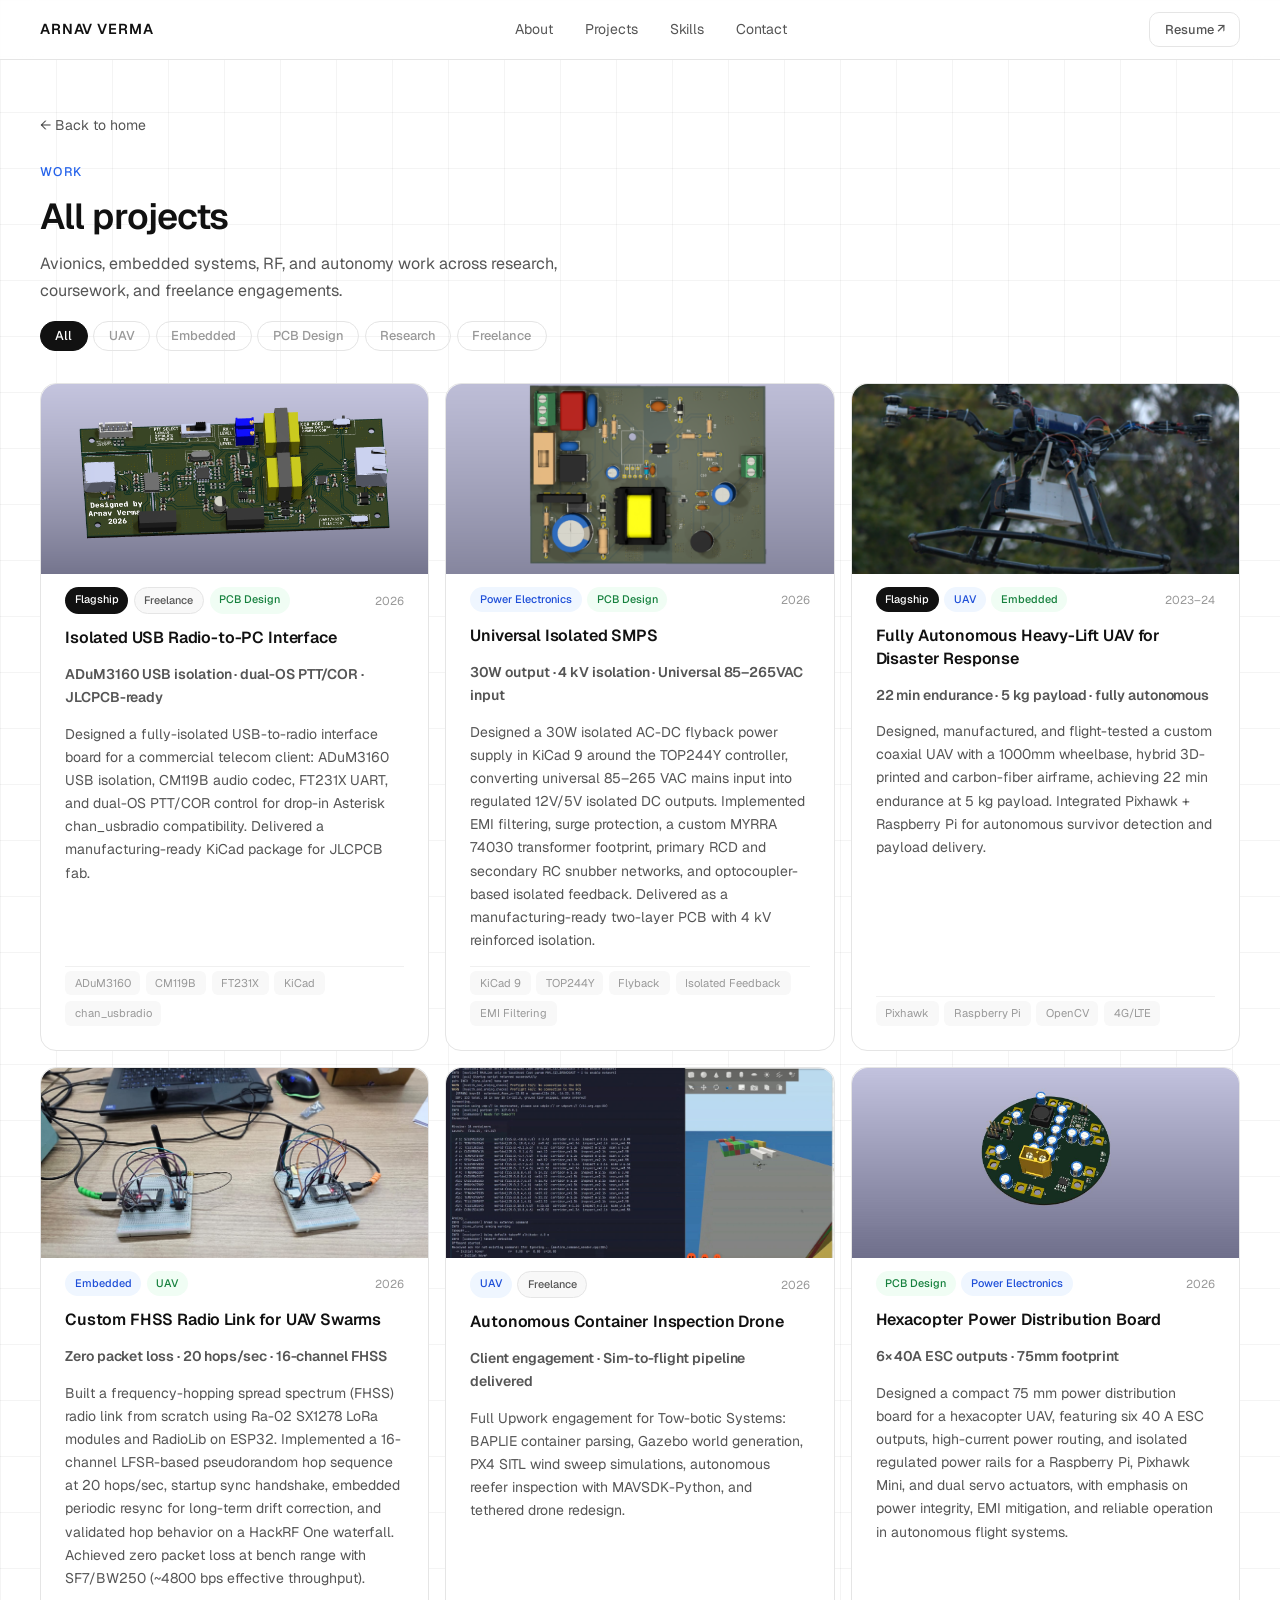
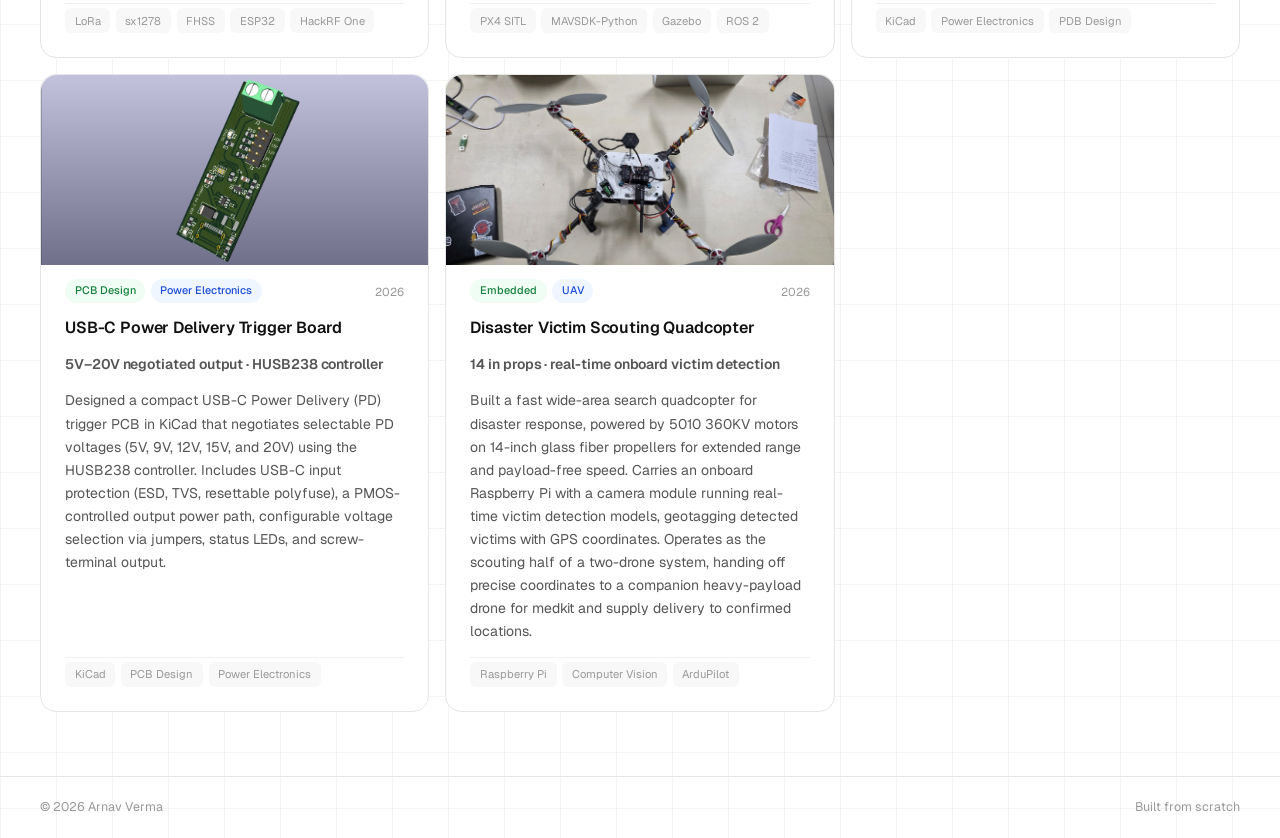
==== projects.html @ 847f484a "Add second flagship project and polish project card visuals Add the Isolated USB Radio-to-PC Interfa" ====
<!DOCTYPE html>
<html lang="en">
<head>
  <meta charset="UTF-8" />
  <meta name="viewport" content="width=device-width, initial-scale=1.0" />
  <title>All Projects — Arnav Verma</title>
  <meta name="description" content="All projects by Arnav Verma — avionics, embedded systems, and autonomous UAV engineering." />
  <link rel="stylesheet" href="style.css" />
  <link rel="preconnect" href="https://fonts.googleapis.com" />
  <link rel="preconnect" href="https://fonts.gstatic.com" crossorigin />
  <link href="https://fonts.googleapis.com/css2?family=Geist:wght@300;400;500;600&family=Geist+Mono:wght@400;500&display=swap" rel="stylesheet" />
</head>
<body>

  <!-- NAV -->
  <nav class="nav">
    <a href="index.html" class="nav-logo">ARNAV VERMA</a>
    <ul class="nav-links">
      <li><a href="index.html#about">About</a></li>
      <li><a href="projects.html">Projects</a></li>
      <li><a href="index.html#skills">Skills</a></li>
      <li><a href="index.html#contact">Contact</a></li>
    </ul>
    <div class="nav-right">
      <a href="resume.pdf" class="nav-resume" target="_blank">Resume ↗</a>
      <button class="nav-toggle" aria-label="Toggle menu" aria-expanded="false">
        <span></span><span></span><span></span>
      </button>
    </div>
  </nav>

  <!-- PAGE HEADER -->
  <header class="page-header" style="max-width: var(--container); margin: 0 auto; padding: 7rem clamp(1.25rem, 5vw, 2.5rem) 1rem;">
    <a href="index.html" class="back-link" style="display:inline-flex; align-items:center; gap:0.4rem; font-size:0.875rem; color: var(--text-secondary); text-decoration:none;">← Back to home</a>
    <p class="eyebrow" style="margin-top: 1.5rem;">Work</p>
    <h1 class="section-heading">All projects</h1>
    <p class="page-sub" style="color: var(--text-secondary); max-width: 560px; font-size: 1rem; line-height: 1.7;">
      Avionics, embedded systems, RF, and autonomy work across research, coursework, and freelance engagements.
    </p>
  </header>
  
  <!-- WORK -->
  <section class="section" style="padding-top: 0;">
    <div class="container">
      <div class="work-header">
        <div class="filter-bar">
          <button class="filter-btn active" data-filter="all">All</button>
          <button class="filter-btn" data-filter="uav">UAV</button>
          <button class="filter-btn" data-filter="embedded">Embedded</button>
           <button class="filter-btn" data-filter="pcb">PCB Design</button>
          <button class="filter-btn" data-filter="research">Research</button>
          <button class="filter-btn" data-filter="freelance">Freelance</button>
        </div>
      </div>

      <div class="projects-grid">


        <!-- Isolated USB Radio-to-PC Interface (freelance/client) -->
        <a class="project-card" href="projects/usb-radio-interface.html" data-tags="pcb freelance">
          <div class="card-thumb"><img src="assets/img/usb-radio-interface/pcb-render.png" alt="Isolated USB Radio-to-PC Interface board" loading="lazy" /></div>
          <div class="card-meta">
            <div class="card-badges">
              <span class="badge badge-accent">Flagship</span>
              <span class="badge badge-gray">Freelance</span>
              <span class="badge badge-green">PCB Design</span>
            </div>
            <span class="card-year">2026</span>
          </div>
          <h3>Isolated USB Radio-to-PC Interface</h3>
          <p class="card-result">ADuM3160 USB isolation · dual-OS PTT/COR · JLCPCB-ready</p>
          <p>
            Designed a fully-isolated USB-to-radio interface board for a commercial telecom client: ADuM3160 USB isolation, CM119B audio codec, FT231X UART, and dual-OS PTT/COR control for drop-in Asterisk chan_usbradio compatibility. Delivered a manufacturing-ready KiCad package for JLCPCB fab.
          </p>
          <div class="card-tech">
            <span>ADuM3160</span><span>CM119B</span><span>FT231X</span><span>KiCad</span><span>chan_usbradio</span>
          </div>
        </a>

        <!-- Universal Isolated SMPS -->
        <a class="project-card" href="projects/universal-smps.html" data-tags="power-electronics pcb">
          <div class="card-thumb"><img src="assets/img/universal-smps/pcb-top.png" alt="Universal Isolated SMPS" loading="lazy" /></div>
          <div class="card-meta">
            <div class="card-badges">
              <span class="badge badge-blue">Power Electronics</span>
              <span class="badge badge-green">PCB Design</span>
            </div>
            <span class="card-year">2026</span>
          </div>
          <h3>Universal Isolated SMPS</h3>
          <p class="card-result">30W output · 4 kV isolation · Universal 85–265VAC input</p>
          <p>
            Designed a 30W isolated AC-DC flyback power supply in KiCad 9 around the TOP244Y controller,
            converting universal 85–265 VAC mains input into regulated 12V/5V isolated DC outputs.
            Implemented EMI filtering, surge protection, a custom MYRRA 74030 transformer footprint,
            primary RCD and secondary RC snubber networks, and optocoupler-based isolated feedback.
            Delivered as a manufacturing-ready two-layer PCB with 4 kV reinforced isolation.
          </p>
          <div class="card-tech">
            <span>KiCad 9</span><span>TOP244Y</span><span>Flyback</span><span>Isolated Feedback</span><span>EMI Filtering</span>
          </div>
        </a>
        
        <!-- Disaster Managemnet Drone -->
       <a class="project-card" href="projects/disaster-response-uav.html" data-tags="uav embedded">
          <div class="card-thumb"><img src="assets/img/disaster-response-uav/cover.png" alt="Fully Autonomous Heavy-Lift UAV for Disaster Response" loading="lazy" /></div>
          <div class="card-meta">
            <div class="card-badges">
              <span class="badge badge-accent">Flagship</span>
              <span class="badge badge-blue">UAV</span>
              <span class="badge badge-green">Embedded</span>
            </div>
            <span class="card-year">2023–24</span>
          </div>
          <h3>Fully Autonomous Heavy-Lift UAV for Disaster Response</h3>
          <p class="card-result">22 min endurance · 5 kg payload · fully autonomous</p>
          <p>
            Designed, manufactured, and flight-tested a custom coaxial UAV with a 1000mm wheelbase, hybrid 3D-printed and carbon-fiber airframe, achieving 22 min endurance at 5 kg payload. Integrated Pixhawk + Raspberry Pi for autonomous survivor detection and payload delivery.
          </p>
          <div class="card-tech">
            <span>Pixhawk</span><span>Raspberry Pi</span><span>OpenCV</span><span>4G/LTE</span>
          </div>
        </a>
            <!-- FHSS Radio -->
        <a class="project-card" href="projects/fhss-radio.html" data-tags="embedded uav">
          <div class="card-thumb"><img src="assets/img/fhss-radio/cover.jpeg" alt="Custom FHSS Radio Link for UAV Swarms" loading="lazy" /></div>
          <div class="card-meta">
            <div class="card-badges">
              <span class="badge badge-blue">Embedded</span>
              <span class="badge badge-green">UAV</span>
            </div>
            <span class="card-year">2026</span>
          </div>
          <h3>Custom FHSS Radio Link for UAV Swarms</h3>
          <p class="card-result">Zero packet loss · 20 hops/sec · 16-channel FHSS</p>
          <p>
            Built a frequency-hopping spread spectrum (FHSS) radio link from scratch using Ra-02 SX1278 LoRa modules and RadioLib on ESP32.
            Implemented a 16-channel LFSR-based pseudorandom hop sequence at 20 hops/sec, startup sync handshake, embedded periodic resync for long-term drift correction,
            and validated hop behavior on a HackRF One waterfall.
            Achieved zero packet loss at bench range with SF7/BW250 (~4800 bps effective throughput).
          </p>
          <div class="card-tech">
            <span>LoRa</span><span>sx1278</span><span>FHSS</span><span>ESP32</span><span>HackRF One</span>
          </div>
        </a>
            <!-- Container Inspection-->
        <a class="project-card" href="projects/container-inspection.html" data-tags="freelance uav">
          <div class="card-thumb"><img src="assets/img/container-inspection/cover.jpeg" alt="Autonomous Container Inspection Drone" loading="lazy" /></div>
          <div class="card-meta">
            <div class="card-badges">
              <span class="badge badge-blue">UAV</span>
              <span class="badge badge-gray">Freelance</span>
            </div>
            <span class="card-year">2026</span>
          </div>
          <h3>Autonomous Container Inspection Drone</h3>
          <p class="card-result">Client engagement · Sim-to-flight pipeline delivered</p>
          <p>
            Full Upwork engagement for Tow-botic Systems: BAPLIE container parsing, Gazebo world
            generation, PX4 SITL wind sweep simulations, autonomous reefer inspection with
            MAVSDK-Python, and tethered drone redesign.
          </p>
          <div class="card-tech">
            <span>PX4 SITL</span><span>MAVSDK-Python</span><span>Gazebo</span><span>ROS 2</span>
          </div>
        </a>

        <!-- Hexacopter PDB-->
        <a class="project-card" href="projects/hexacopter-pdb.html" data-tags="pcb power-electronics">
          <div class="card-thumb"><img src="assets/img/hexacopter-pdb/cover.jpg" alt="Hexacopter Power Distribution Board" loading="lazy" /></div>
          <div class="card-meta">
            <div class="card-badges">
              <span class="badge badge-green">PCB Design</span>
              <span class="badge badge-blue">Power Electronics</span>
            </div>
            <span class="card-year">2026</span>
          </div>
          <h3>Hexacopter Power Distribution Board</h3>
          <p class="card-result">6× 40A ESC outputs · 75mm footprint</p>
          <p>
            Designed a compact 75 mm power distribution board for a hexacopter UAV, featuring six 40 A ESC outputs, high-current power routing, and isolated regulated power rails for a Raspberry Pi, Pixhawk Mini, and dual servo actuators, with emphasis on power integrity, EMI mitigation, and reliable operation in autonomous flight systems.
          </p>
          <div class="card-tech">
            <span>KiCad</span><span>Power Electronics</span><span>PDB Design</span>
          </div>
        </a>

        <!-- USB-C PD Trigger Board -->
        <a class="project-card" href="projects/usb-pd-trigger.html" data-tags="pcb power-electronics">
          <div class="card-thumb"><img src="assets/img/usb-pd-trigger/pcb-render.png" alt="USB-C Power Delivery Trigger Board" loading="lazy" /></div>
          <div class="card-meta">
            <div class="card-badges">
              <span class="badge badge-green">PCB Design</span>
              <span class="badge badge-blue">Power Electronics</span>
            </div>
            <span class="card-year">2026</span>
          </div>
          <h3>USB-C Power Delivery Trigger Board</h3>
          <p class="card-result">5V–20V negotiated output · HUSB238 controller</p>
          <p>
            Designed a compact USB-C Power Delivery (PD) trigger PCB in KiCad that negotiates selectable PD voltages (5V, 9V, 12V, 15V, and 20V) using the HUSB238 controller. Includes USB-C input protection (ESD, TVS, resettable polyfuse), a PMOS-controlled output power path, configurable voltage selection via jumpers, status LEDs, and screw-terminal output.
          </p>
          <div class="card-tech">
            <span>KiCad</span><span>PCB Design</span><span>Power Electronics</span>
          </div>
        </a>

       <!-- Scout Drone-->
        <a class="project-card" href="projects/disaster-scout-quadcopter.html" data-tags="uav embedded">
          <div class="card-thumb"><img src="assets/img/disaster-scout-quadcopter/cover.jpeg" alt="Disaster Victim Scouting Quadcopter" loading="lazy" /></div>
          <div class="card-meta">
             <div class="card-badges">
              <span class="badge badge-green">Embedded</span>
              <span class="badge badge-blue">UAV</span>
            </div>
            <span class="card-year">2026</span>
          </div>
          <h3>Disaster Victim Scouting Quadcopter</h3>
          <p class="card-result">14 in props · real-time onboard victim detection</p>
          <p>
            Built a fast wide-area search quadcopter for disaster response, powered by 5010 360KV motors on 14-inch glass fiber propellers for extended range and payload-free speed. Carries an onboard Raspberry Pi with a camera module running real-time victim detection models, geotagging detected victims with GPS coordinates. Operates as the scouting half of a two-drone system, handing off precise coordinates to a companion heavy-payload drone for medkit and supply delivery to confirmed locations.
          </p>
          <div class="card-tech">
            <span>Raspberry Pi</span><span>Computer Vision</span><span>ArduPilot</span>
          </div>
        </a>
        
      </div>
    </div>
  </section>

  

  <footer class="footer">
    <span>© 2026 Arnav Verma </span>
    <span>Built from scratch</span>
  </footer>

  <script src="main.js"></script>
</body>
</html>
---- style.css ----
/* ================================================================
   PORTFOLIO — Arnav Vashistha
   Edit :root tokens to restyle the whole site.
================================================================ */

:root {
  --bg:           #ffffff;
  --bg-tinted:    #f8f8f8;
  --surface:      #ffffff;
  --border:       #e5e5e5;
  --border-light: #f0f0f0;
  --text:         #111111;
  --text-secondary: #555555;
  --text-muted:   #999999;
  --accent:       #2563eb;       /* ← one line to recolor everything */
  --accent-light: #eff6ff;

  --font-sans:    'Geist', -apple-system, sans-serif;
  --font-mono:    'Geist Mono', monospace;

  --radius-sm:    6px;
  --radius-md:    10px;
  --radius-lg:    16px;
  --radius-pill:  100px;

  --container:    1280px;
  --gap:          clamp(2.5rem, 5vw, 4rem);
  --ease:         cubic-bezier(0.16, 1, 0.3, 1);
}

/* ── RESET ─────────────────────────────────────────────────── */
*, *::before, *::after { box-sizing: border-box; margin: 0; padding: 0; }
html { scroll-behavior: smooth; }
body {
  font-family: var(--font-sans);
  background: var(--bg);
  background-image:
    linear-gradient(to right, rgba(0,0,0,0.045) 1px, transparent 1px),
    linear-gradient(to bottom, rgba(0,0,0,0.045) 1px, transparent 1px);
  background-size: 56px 56px;
  color: var(--text);
  line-height: 1.65;
  -webkit-font-smoothing: antialiased;
}
ul { list-style: none; }
a { color: inherit; text-decoration: none; }
button { cursor: pointer; border: none; background: none; font-family: inherit; }

/* ── UTILITY ───────────────────────────────────────────────── */
.container {
  max-width: var(--container);
  margin: 0 auto;
  padding: 0 clamp(1.25rem, 5vw, 2.5rem);
}
.eyebrow {
  font-size: 0.78rem;
  font-weight: 500;
  letter-spacing: 0.12em;
  text-transform: uppercase;
  color: var(--accent);
  margin-bottom: 0.75rem;
}

/* ── NAV ───────────────────────────────────────────────────── */
.nav {
  position: fixed;
  inset: 0 0 auto 0;
  z-index: 100;
  display: flex;
  align-items: center;
  justify-content: space-between;
  padding: 0 clamp(1.25rem, 5vw, 2.5rem);
  height: 60px;
  background: rgba(255,255,255,0.85);
  backdrop-filter: blur(16px);
  -webkit-backdrop-filter: blur(16px);
  border-bottom: 1px solid var(--border);
}
.nav-logo {
  font-weight: 600;
  font-size: 0.9rem;
  letter-spacing: 0.06em;
  color: var(--text);
}
.nav-links {
  display: flex;
  gap: 2rem;
}
.nav-links a {
  font-size: 0.875rem;
  color: var(--text-secondary);
  font-weight: 400;
  transition: color 0.15s;
}
.nav-links a:hover { color: var(--text); }
.nav-resume {
  font-size: 0.8rem;
  font-weight: 500;
  color: var(--text-secondary);
  padding: 0.4rem 0.9rem;
  border: 1px solid var(--border);
  border-radius: var(--radius-md);
  transition: border-color 0.15s, color 0.15s;
}
.nav-resume:hover { border-color: var(--text-muted); color: var(--text); }
.nav-right {
  display: flex;
  align-items: center;
  gap: 0.75rem;
}
.nav-toggle {
  display: none;
  flex-direction: column;
  justify-content: center;
  gap: 5px;
  width: 32px;
  height: 32px;
}
.nav-toggle span {
  display: block;
  width: 20px;
  height: 2px;
  background: var(--text);
  transition: transform 0.2s var(--ease), opacity 0.2s;
}
.nav-toggle.open span:nth-child(1) { transform: translateY(7px) rotate(45deg); }
.nav-toggle.open span:nth-child(2) { opacity: 0; }
.nav-toggle.open span:nth-child(3) { transform: translateY(-7px) rotate(-45deg); }

/* ── HERO ──────────────────────────────────────────────────── */
.hero {
  min-height: min(82svh, 820px);
  display: flex;
  flex-direction: column;
  justify-content: center;
  align-items: flex-start;
  padding: 7rem clamp(1.25rem, 5vw, 2.5rem) 3rem;
  max-width: var(--container);
  margin: 0 auto;
}

.hero-pill {
  display: inline-flex;
  align-items: center;
  gap: 0.5rem;
  font-size: 0.8rem;
  font-weight: 500;
  color: var(--accent);
  background: var(--accent-light);
  border: 1px solid #bfdbfe;
  padding: 0.3rem 0.85rem;
  border-radius: var(--radius-pill);
  margin-bottom: 2rem;
  opacity: 0;
  animation: fadeUp 0.5s var(--ease) 0.05s forwards;
}
.hero-pill::before {
  content: '';
  width: 6px; height: 6px;
  border-radius: 50%;
  background: var(--accent);
  animation: pulse 2s ease infinite;
}

.hero-heading {
  font-size: clamp(2.5rem, 7vw, 5.5rem);
  font-weight: 600;
  line-height: 1.08;
  letter-spacing: -0.03em;
  margin-bottom: 1.5rem;
  max-width: 760px;
  opacity: 0;
  animation: fadeUp 0.6s var(--ease) 0.15s forwards;
}
.hero-heading-muted { color: var(--text-secondary); }

.hero-sub {
  font-size: clamp(1rem, 2.2vw, 1.15rem);
  color: var(--text-secondary);
  max-width: 520px;
  line-height: 1.7;
  margin-bottom: 2rem;
  opacity: 0;
  animation: fadeUp 0.6s var(--ease) 0.25s forwards;
}

.hero-actions {
  display: flex;
  gap: 0.75rem;
  flex-wrap: wrap;
  margin-bottom: 2.75rem;
  opacity: 0;
  animation: fadeUp 0.6s var(--ease) 0.35s forwards;
}
.btn-primary {
  padding: 0.65rem 1.5rem;
  background: var(--text);
  color: var(--bg);
  font-size: 0.875rem;
  font-weight: 500;
  border-radius: var(--radius-md);
  transition: opacity 0.15s, transform 0.2s var(--ease);
}
.btn-primary:hover { opacity: 0.85; transform: translateY(-1px); }
.btn-secondary {
  padding: 0.65rem 1.5rem;
  background: transparent;
  color: var(--text-secondary);
  font-size: 0.875rem;
  font-weight: 400;
  border: 1px solid var(--border);
  border-radius: var(--radius-md);
  transition: border-color 0.15s, color 0.15s, transform 0.2s var(--ease);
}
.btn-secondary:hover { border-color: var(--text-muted); color: var(--text); transform: translateY(-1px); }

/* Hero stats row */
.hero-stats {
  display: flex;
  align-items: center;
  gap: 0;
  border: 1px solid var(--border);
  border-radius: var(--radius-lg);
  overflow: hidden;
  opacity: 0;
  animation: fadeUp 0.6s var(--ease) 0.45s forwards;
}
.stat {
  display: flex;
  flex-direction: column;
  gap: 0.15rem;
  padding: 0.9rem 1.5rem;
}
.stat-num {
  font-size: 1.1rem;
  font-weight: 600;
  letter-spacing: -0.02em;
  color: var(--text);
}
.stat-label {
  font-size: 0.72rem;
  color: var(--text-muted);
}
.stat-divider {
  width: 1px;
  height: 2.5rem;
  background: var(--border);
  flex-shrink: 0;
}

/* ── SECTIONS ──────────────────────────────────────────────── */
.section { padding: var(--gap) 0; }
.section-tinted { background: var(--bg-tinted); }

.section-heading {
  font-size: clamp(1.6rem, 3.5vw, 2.25rem);
  font-weight: 600;
  letter-spacing: -0.025em;
  line-height: 1.2;
  margin-bottom: 2.5rem;
}

/* ── ABOUT ─────────────────────────────────────────────────── */
.about-grid {
  display: grid;
  grid-template-columns: 340px 1fr;
  gap: clamp(2rem, 6vw, 5rem);
  align-items: start;
}
.about-body p {
  color: var(--text-secondary);
  margin-bottom: 1rem;
  font-size: 1.02rem;
}
.about-body strong { color: var(--text); font-weight: 500; }
.about-tags {
  display: flex;
  flex-wrap: wrap;
  gap: 0.5rem;
  margin-top: 1.5rem;
}
.about-tags span {
  font-size: 0.78rem;
  font-weight: 500;
  color: var(--text-secondary);
  background: var(--bg-tinted);
  border: 1px solid var(--border);
  padding: 0.3rem 0.75rem;
  border-radius: var(--radius-pill);
}

/* ── PAGE HEADER (used by projects.html) ──────────────────────── */
.page-header {
  max-width: var(--container);
  margin: 0 auto;
  padding: 7rem clamp(1.25rem, 5vw, 2.5rem) 1rem;
}
.page-header .section-heading { margin-bottom: 0.75rem; }
.page-sub {
  color: var(--text-secondary);
  max-width: 560px;
  font-size: 1rem;
  line-height: 1.7;
}
.back-link {
  display: inline-flex;
  align-items: center;
  gap: 0.4rem;
  font-size: 0.875rem;
  color: var(--text-secondary);
  transition: color 0.15s;
}
.back-link:hover { color: var(--text); }

/* ── FILTER ────────────────────────────────────────────────── */
.work-header {
  display: flex;
  align-items: center;
  justify-content: space-between;
  flex-wrap: wrap;
  gap: 1rem;
  margin-bottom: 2rem;
}
.work-header .section-heading { margin-bottom: 0; }
.filter-bar { display: flex; gap: 0.35rem; }
.filter-btn {
  font-size: 0.8rem;
  font-weight: 500;
  padding: 0.35rem 0.9rem;
  border: 1px solid var(--border);
  border-radius: var(--radius-pill);
  color: var(--text-muted);
  transition: all 0.15s;
}
.filter-btn:hover { color: var(--text); border-color: var(--text-muted); }
.filter-btn.active {
  background: var(--text);
  color: var(--bg);
  border-color: var(--text);
}

/* ── PROJECT CARDS ─────────────────────────────────────────── */
.projects-grid {
  display: grid;
  grid-template-columns: repeat(auto-fill, minmax(310px, 1fr));
  gap: 1rem;
}
.project-card {
  background: var(--surface);
  border: 1px solid var(--border);
  border-radius: var(--radius-lg);
  padding: 1.5rem;
  display: flex;
  flex-direction: column;
  gap: 0.85rem;
  transition: border-color 0.2s, box-shadow 0.2s, transform 0.2s var(--ease);
}
.project-card:hover {
  border-color: #d0d0d0;
  box-shadow: 0 4px 24px rgba(0,0,0,0.07);
  transform: translateY(-2px);
}

.card-thumb {
  position: relative;
  width: calc(100% + 3rem);
  margin: -1.5rem -1.5rem 0;
  height: 190px;
  overflow: hidden;
  border-radius: var(--radius-lg) var(--radius-lg) 0 0;
  background: var(--bg-tinted);
}
.card-thumb img {
  width: 100%;
  height: 100%;
  object-fit: cover;
  display: block;
  transition: transform 0.4s var(--ease);
}
.project-card:hover .card-thumb img { transform: scale(1.06); }

/* Hover affordance — quiet "view project" cue, no markup needed */
.card-thumb::after {
  content: '↗';
  position: absolute;
  top: 0.7rem;
  right: 0.7rem;
  width: 30px;
  height: 30px;
  display: flex;
  align-items: center;
  justify-content: center;
  border-radius: 50%;
  background: rgba(255,255,255,0.92);
  color: var(--text);
  font-size: 0.85rem;
  opacity: 0;
  transform: translateY(-4px);
  transition: opacity 0.2s var(--ease), transform 0.2s var(--ease);
}
.project-card:hover .card-thumb::after { opacity: 1; transform: translateY(0); }

.project-card h3 { font-size: 1.05rem; }

/* ── Featured / flagship cards ─────────────────────────────────── */
.featured-row {
  display: grid;
  grid-template-columns: repeat(auto-fit, minmax(400px, 1fr));
  gap: 1rem;
  margin-bottom: 1rem;
}
.project-card--featured .card-thumb { height: 230px; }
.project-card--featured h3 { font-size: 1.2rem; }
.project-card--featured p { font-size: 0.92rem; }
.featured-stats {
  display: flex;
  align-items: center;
  gap: 0;
  border: 1px solid var(--border);
  border-radius: var(--radius-md);
  overflow: hidden;
  margin: 0.1rem 0;
  width: fit-content;
}
.featured-stats .stat { padding: 0.6rem 1rem; }
.featured-stats .stat-num { font-size: 0.88rem; }
.featured-stats .stat-label { font-size: 0.68rem; }
.featured-stats .stat-divider { height: 1.8rem; }

@media (max-width: 640px) {
  .featured-stats { flex-wrap: wrap; width: 100%; }
  .featured-stats .stat-divider { display: none; }
  .featured-stats .stat { border: 1px solid var(--border); border-radius: var(--radius-sm); }
}

.card-meta {
  display: flex;
  align-items: center;
  justify-content: space-between;
}
.card-badges { display: flex; gap: 0.35rem; }
.badge {
  font-size: 0.68rem;
  font-weight: 500;
  padding: 0.2rem 0.6rem;
  border-radius: var(--radius-pill);
}
.badge-blue   { background: #eff6ff; color: #1d4ed8; }
.badge-purple { background: #f5f3ff; color: #6d28d9; }
.badge-green  { background: #f0fdf4; color: #15803d; }
.badge-orange { background: #fff7ed; color: #c2410c; }
.badge-gray   { background: #f8f8f8; color: #555555; border: 1px solid var(--border); }
.badge-accent { background: var(--text); color: var(--bg); }

.card-result {
  font-size: 0.82rem;
  font-weight: 600;
  color: var(--accent);
  letter-spacing: -0.005em;
}

.card-year {
  font-size: 0.72rem;
  color: var(--text-muted);
}
.project-card h3 {
  font-size: 1rem;
  font-weight: 600;
  letter-spacing: -0.01em;
  line-height: 1.4;
  color: var(--text);
}
.project-card p {
  font-size: 0.875rem;
  color: var(--text-secondary);
  line-height: 1.65;
}
.card-tech {
  display: flex;
  flex-wrap: wrap;
  align-content: flex-start;
  gap: 0.35rem;
  padding-top: 0.25rem;
  margin-top: auto;
  border-top: 1px solid var(--border-light);
}
.card-tech span {
  font-size: 0.7rem;
  color: var(--text-muted);
  background: var(--bg-tinted);
  padding: 0.2rem 0.6rem;
  border-radius: var(--radius-sm);
}

/* ── SKILLS ────────────────────────────────────────────────── */
.skills-grid {
  display: grid;
  grid-template-columns: repeat(auto-fill, minmax(220px, 1fr));
  gap: 2.5rem;
}
.skill-group h4 {
  font-size: 0.8rem;
  font-weight: 600;
  letter-spacing: 0.06em;
  text-transform: uppercase;
  color: var(--text);
  margin-bottom: 1rem;
}
.skill-group li {
  font-size: 0.9rem;
  color: var(--text-secondary);
  padding: 0.45rem 0;
  border-bottom: 1px solid var(--border-light);
  transition: color 0.15s;
}
.skill-group li:hover { color: var(--text); }

/* ── CONTACT ───────────────────────────────────────────────── */
.contact-wrap {
  display: grid;
  grid-template-columns: 1fr 1fr;
  gap: clamp(2rem, 6vw, 5rem);
  align-items: start;
}
.contact-sub {
  font-size: 1rem;
  color: var(--text-secondary);
  line-height: 1.7;
}
.contact-right { display: flex; flex-direction: column; gap: 0.6rem; }
.contact-card {
  display: flex;
  align-items: center;
  gap: 1rem;
  background: var(--surface);
  border: 1px solid var(--border);
  border-radius: var(--radius-md);
  padding: 1rem 1.15rem;
  transition: border-color 0.15s, box-shadow 0.15s, transform 0.2s var(--ease);
}
.contact-card:hover {
  border-color: #d0d0d0;
  box-shadow: 0 2px 12px rgba(0,0,0,0.06);
  transform: translateY(-1px);
}
.contact-card-label {
  font-size: 0.72rem;
  font-weight: 500;
  text-transform: uppercase;
  letter-spacing: 0.08em;
  color: var(--text-muted);
  min-width: 64px;
}
.contact-card-val {
  font-size: 0.875rem;
  color: var(--text);
  flex: 1;
  min-width: 0;
  overflow-wrap: anywhere;
}
.contact-arrow {
  font-size: 0.9rem;
  color: var(--text-muted);
  transition: transform 0.15s, color 0.15s;
}
.contact-card:hover .contact-arrow { transform: translate(2px, -2px); color: var(--text); }

/* ── FOOTER ────────────────────────────────────────────────── */
.footer {
  display: flex;
  justify-content: space-between;
  padding: 1.25rem clamp(1.25rem, 5vw, 2.5rem);
  border-top: 1px solid var(--border);
  font-size: 0.78rem;
  color: var(--text-muted);
  flex-wrap: wrap;
  gap: 0.5rem;
}

/* ── ANIMATIONS ────────────────────────────────────────────── */
@keyframes fadeUp {
  from { opacity: 0; transform: translateY(16px); }
  to   { opacity: 1; transform: translateY(0); }
}
@keyframes pulse {
  0%, 100% { opacity: 1; }
  50% { opacity: 0.4; }
}

/* ── RESPONSIVE ────────────────────────────────────────────── */
@media (max-width: 768px) {
  .about-grid { grid-template-columns: 1fr; }
  .contact-wrap { grid-template-columns: 1fr; }
  .work-header { flex-direction: column; align-items: flex-start; }
  .hero-stats { flex-wrap: wrap; }
  .nav-toggle { display: flex; }
  .nav-links {
    display: flex;
    flex-direction: column;
    gap: 0;
    position: fixed;
    top: 60px;
    left: 0;
    right: 0;
    background: var(--bg);
    border-bottom: 1px solid var(--border);
    padding: 0.25rem clamp(1.25rem, 5vw, 2.5rem) 0.5rem;
    opacity: 0;
    transform: translateY(-8px);
    pointer-events: none;
    transition: opacity 0.2s var(--ease), transform 0.2s var(--ease);
  }
  .nav-links.open {
    opacity: 1;
    transform: translateY(0);
    pointer-events: auto;
  }
  .nav-links a {
    display: block;
    padding: 0.9rem 0;
    font-size: 0.95rem;
    border-bottom: 1px solid var(--border-light);
  }
  .stat-divider { display: none; }
  .stat { border: 1px solid var(--border); border-radius: var(--radius-md); }
}
@media (max-width: 480px) {
  .projects-grid { grid-template-columns: 1fr; }
  .filter-bar { flex-wrap: wrap; }
}
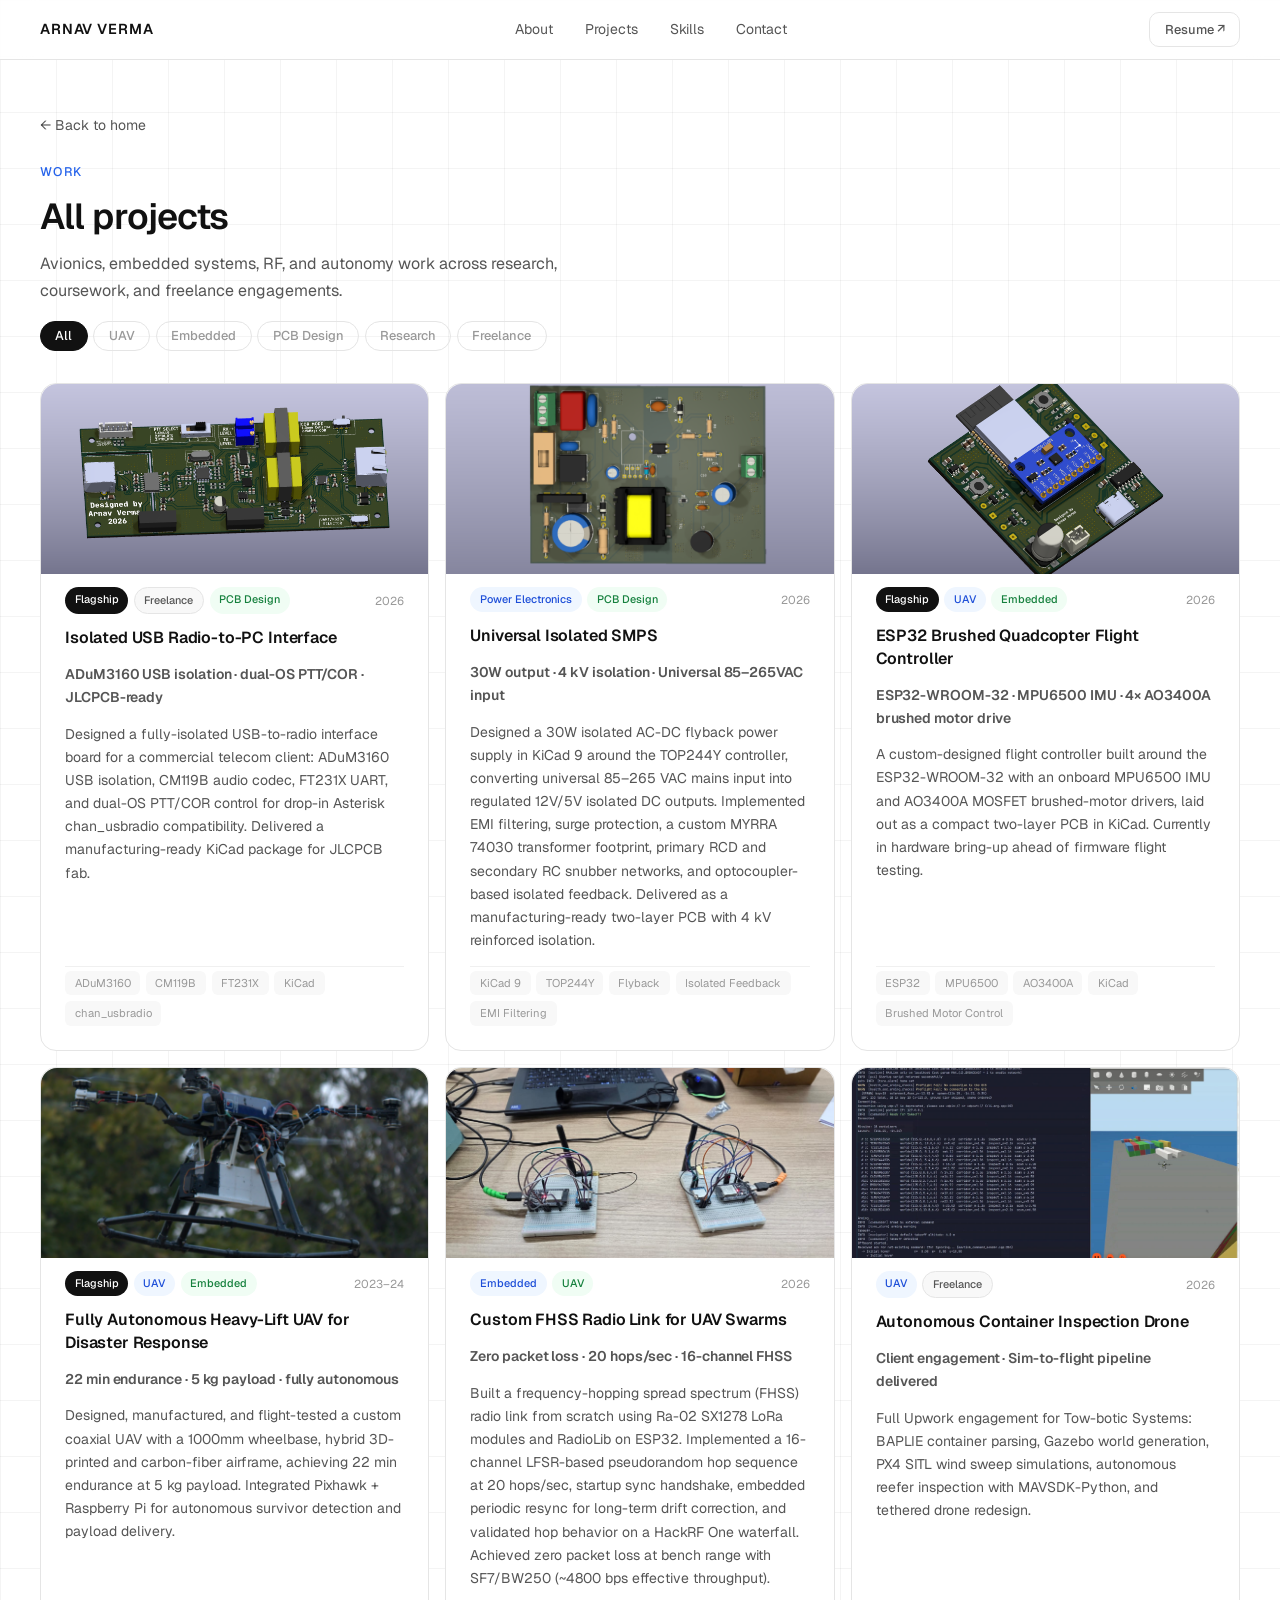
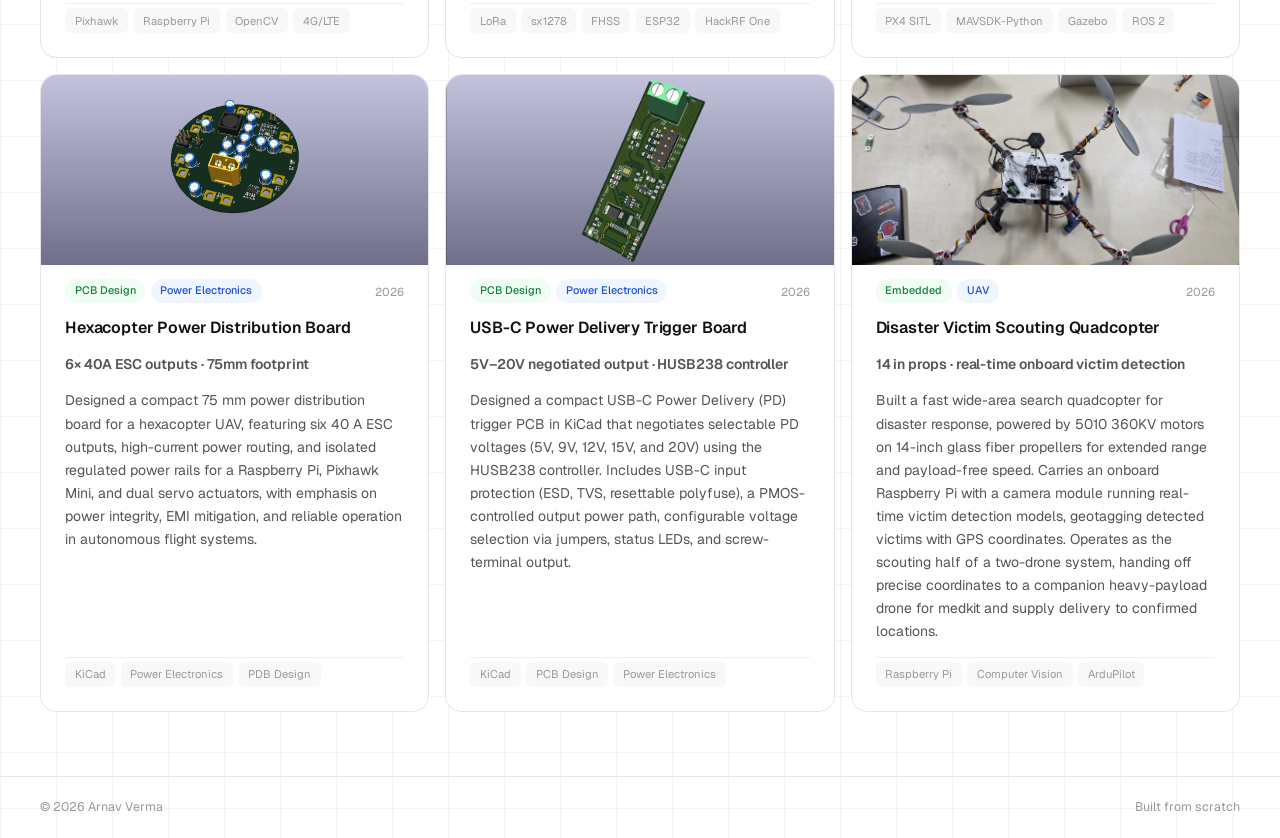
==== commit 24c92aa7: "Add ESP32 flight controller as a third flagship project Add the custom ESP32-WROOM-32 brushed quadco" ====
--- a/projects.html
+++ b/projects.html
@@ -100,7 +100,28 @@
             <span>KiCad 9</span><span>TOP244Y</span><span>Flyback</span><span>Isolated Feedback</span><span>EMI Filtering</span>
           </div>
         </a>
-        
+
+        <!-- ESP32 Brushed Quadcopter Flight Controller -->
+        <a class="project-card" href="projects/esp32-flight-controller.html" data-tags="uav embedded pcb">
+          <div class="card-thumb"><img src="assets/img/esp32-flight-controller/pcb-render.png" alt="ESP32 Brushed Quadcopter Flight Controller board" loading="lazy" /></div>
+          <div class="card-meta">
+            <div class="card-badges">
+              <span class="badge badge-accent">Flagship</span>
+              <span class="badge badge-blue">UAV</span>
+              <span class="badge badge-green">Embedded</span>
+            </div>
+            <span class="card-year">2026</span>
+          </div>
+          <h3>ESP32 Brushed Quadcopter Flight Controller</h3>
+          <p class="card-result">ESP32-WROOM-32 · MPU6500 IMU · 4× AO3400A brushed motor drive</p>
+          <p>
+            A custom-designed flight controller built around the ESP32-WROOM-32 with an onboard MPU6500 IMU and AO3400A MOSFET brushed-motor drivers, laid out as a compact two-layer PCB in KiCad. Currently in hardware bring-up ahead of firmware flight testing.
+          </p>
+          <div class="card-tech">
+            <span>ESP32</span><span>MPU6500</span><span>AO3400A</span><span>KiCad</span><span>Brushed Motor Control</span>
+          </div>
+        </a>
+
         <!-- Disaster Managemnet Drone -->
        <a class="project-card" href="projects/disaster-response-uav.html" data-tags="uav embedded">
           <div class="card-thumb"><img src="assets/img/disaster-response-uav/cover.png" alt="Fully Autonomous Heavy-Lift UAV for Disaster Response" loading="lazy" /></div>
--- a/style.css
+++ b/style.css
@@ -408,6 +408,13 @@
   grid-template-columns: repeat(auto-fit, minmax(400px, 1fr));
   gap: 1rem;
   margin-bottom: 1rem;
+}
+/* A lone trailing card (odd count) spans the full row instead of leaving a gap */
+.featured-row .project-card--featured:last-child:nth-child(odd) {
+  grid-column: 1 / -1;
+}
+.featured-row .project-card--featured:last-child:nth-child(odd) .card-thumb {
+  height: 300px;
 }
 .project-card--featured .card-thumb { height: 230px; }
 .project-card--featured h3 { font-size: 1.2rem; }
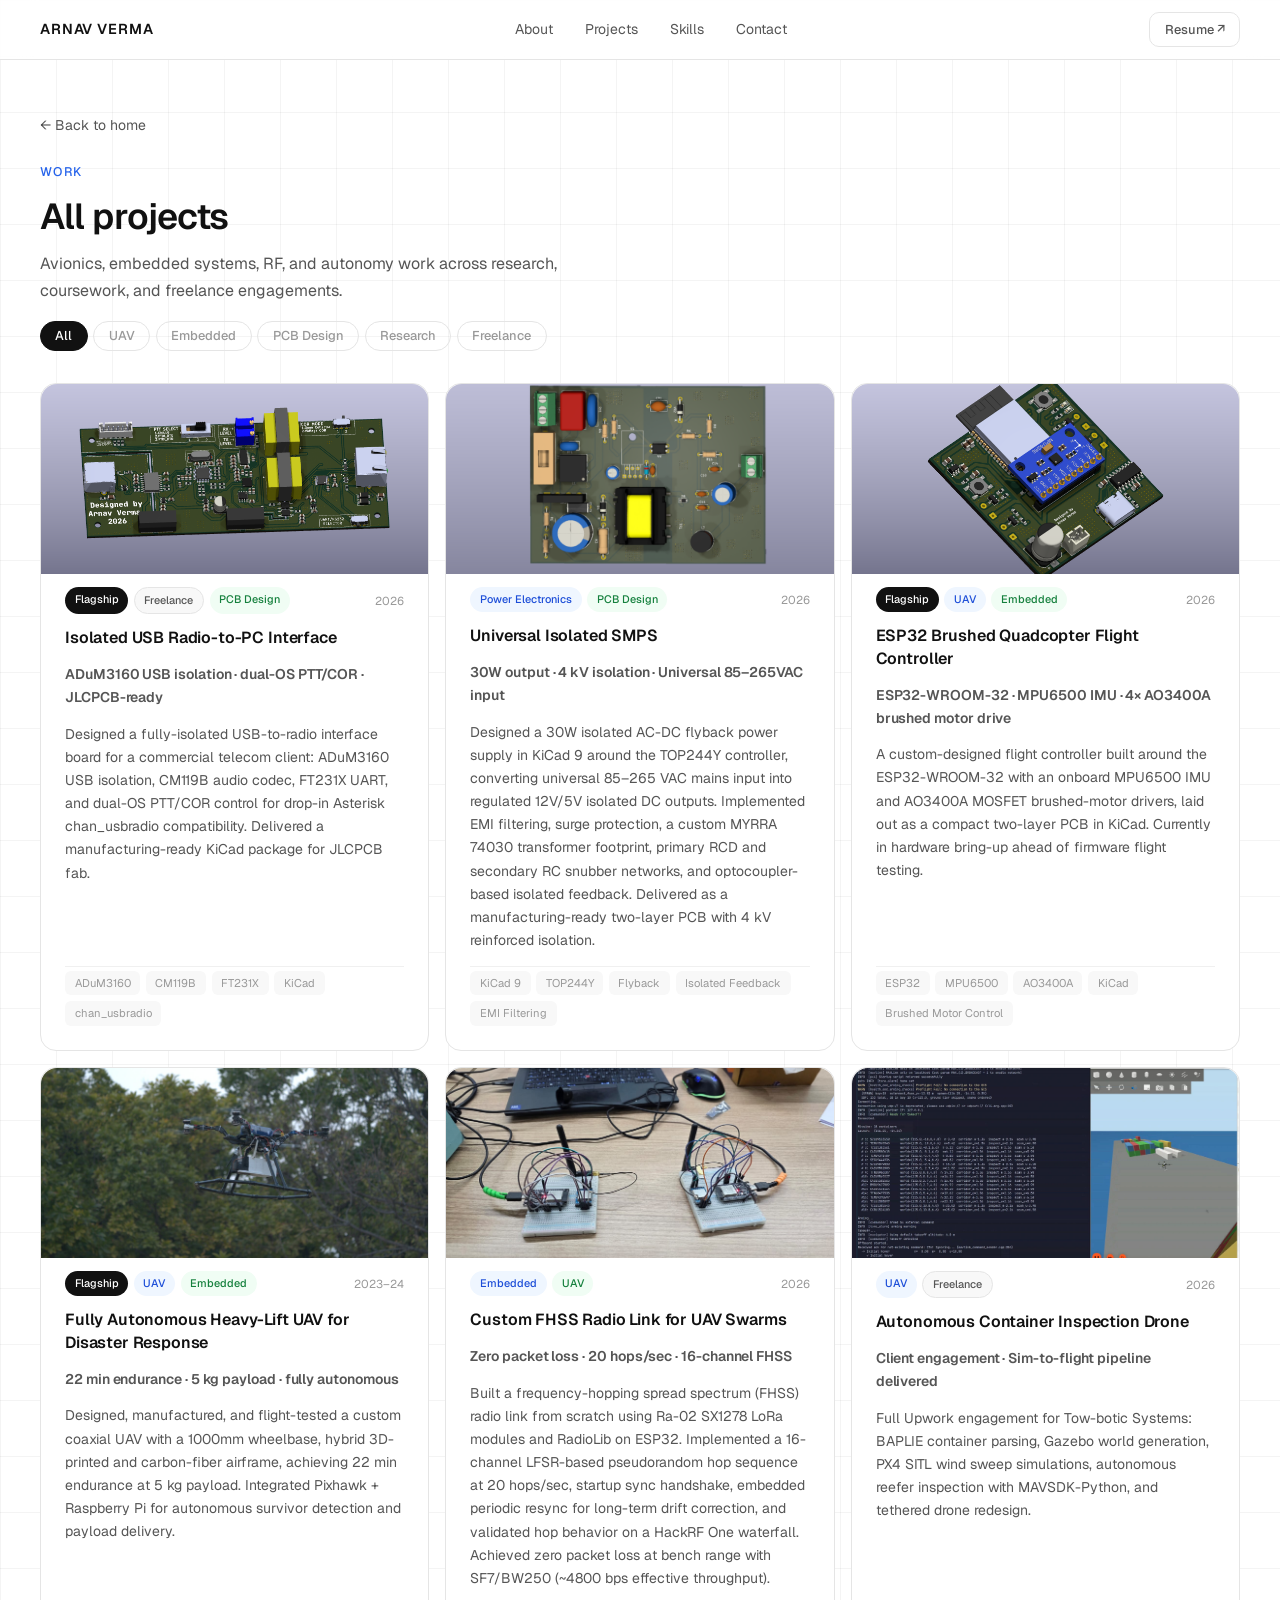
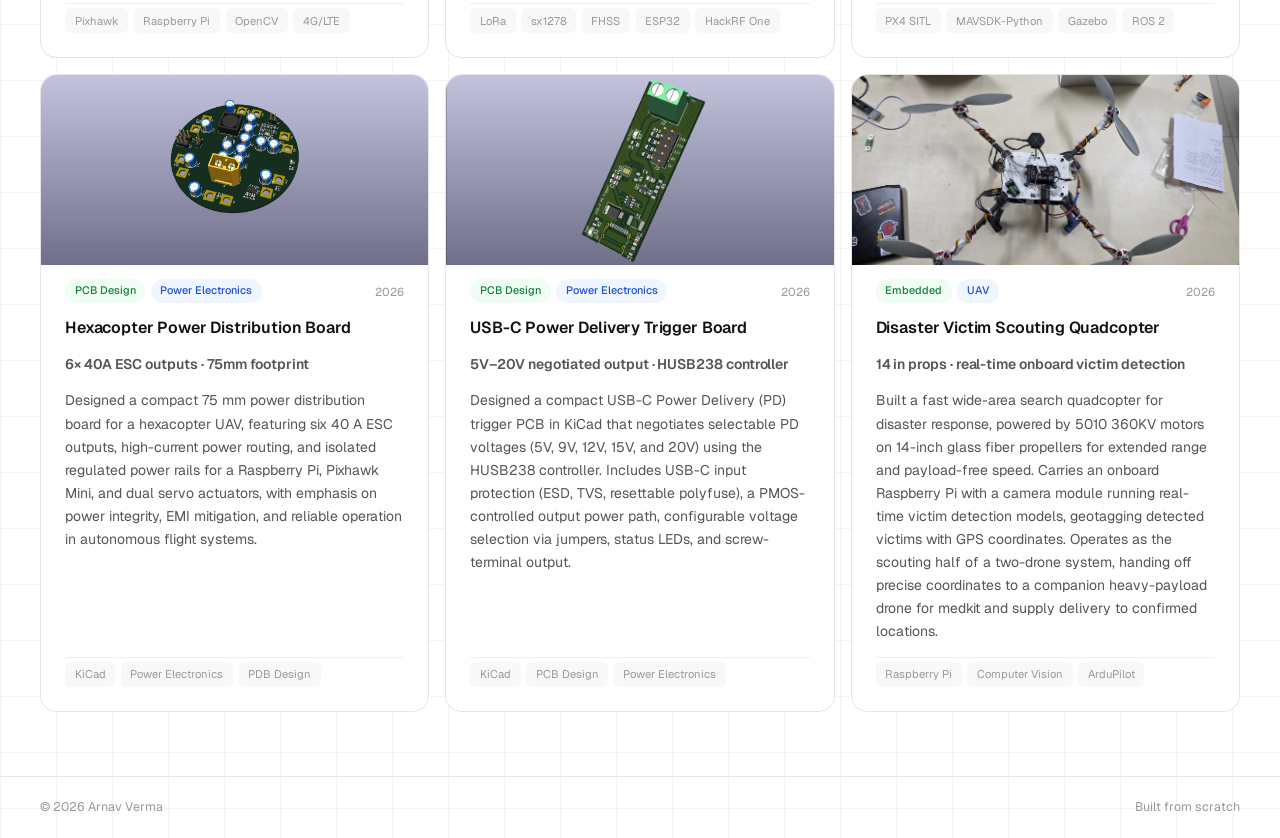
==== commit 2ed2beb4: "Replace UAV cover photo and remove hero availability pill Swap the disaster-response UAV cover for a" ====
--- a/projects.html
+++ b/projects.html
@@ -5,6 +5,18 @@
   <meta name="viewport" content="width=device-width, initial-scale=1.0" />
   <title>All Projects — Arnav Verma</title>
   <meta name="description" content="All projects by Arnav Verma — avionics, embedded systems, and autonomous UAV engineering." />
+  <link rel="icon" type="image/svg+xml" href="assets/favicon.svg" />
+
+  <meta property="og:type" content="website" />
+  <meta property="og:url" content="https://arnavv456.github.io/portfolio/projects.html" />
+  <meta property="og:title" content="All Projects — Arnav Verma" />
+  <meta property="og:description" content="All projects by Arnav Verma — avionics, embedded systems, and autonomous UAV engineering." />
+  <meta property="og:image" content="https://arnavv456.github.io/portfolio/assets/img/disaster-response-uav/cover.jpg" />
+  <meta name="twitter:card" content="summary_large_image" />
+  <meta name="twitter:title" content="All Projects — Arnav Verma" />
+  <meta name="twitter:description" content="All projects by Arnav Verma — avionics, embedded systems, and autonomous UAV engineering." />
+  <meta name="twitter:image" content="https://arnavv456.github.io/portfolio/assets/img/disaster-response-uav/cover.jpg" />
+
   <link rel="stylesheet" href="style.css" />
   <link rel="preconnect" href="https://fonts.googleapis.com" />
   <link rel="preconnect" href="https://fonts.gstatic.com" crossorigin />
@@ -124,7 +136,7 @@
 
         <!-- Disaster Managemnet Drone -->
        <a class="project-card" href="projects/disaster-response-uav.html" data-tags="uav embedded">
-          <div class="card-thumb"><img src="assets/img/disaster-response-uav/cover.png" alt="Fully Autonomous Heavy-Lift UAV for Disaster Response" loading="lazy" /></div>
+          <div class="card-thumb"><img src="assets/img/disaster-response-uav/cover.jpg" alt="Fully Autonomous Heavy-Lift UAV for Disaster Response" loading="lazy" /></div>
           <div class="card-meta">
             <div class="card-badges">
               <span class="badge badge-accent">Flagship</span>
--- a/style.css
+++ b/style.css
@@ -172,7 +172,14 @@
   opacity: 0;
   animation: fadeUp 0.6s var(--ease) 0.15s forwards;
 }
-.hero-heading-muted { color: var(--text-secondary); }
+.hero-heading-muted {
+  display: inline-block;
+  color: var(--text-secondary);
+  font-size: clamp(1.4rem, 3vw, 2.25rem);
+  font-weight: 400;
+  letter-spacing: -0.015em;
+  margin-top: 0.35rem;
+}
 
 .hero-sub {
   font-size: clamp(1rem, 2.2vw, 1.15rem);
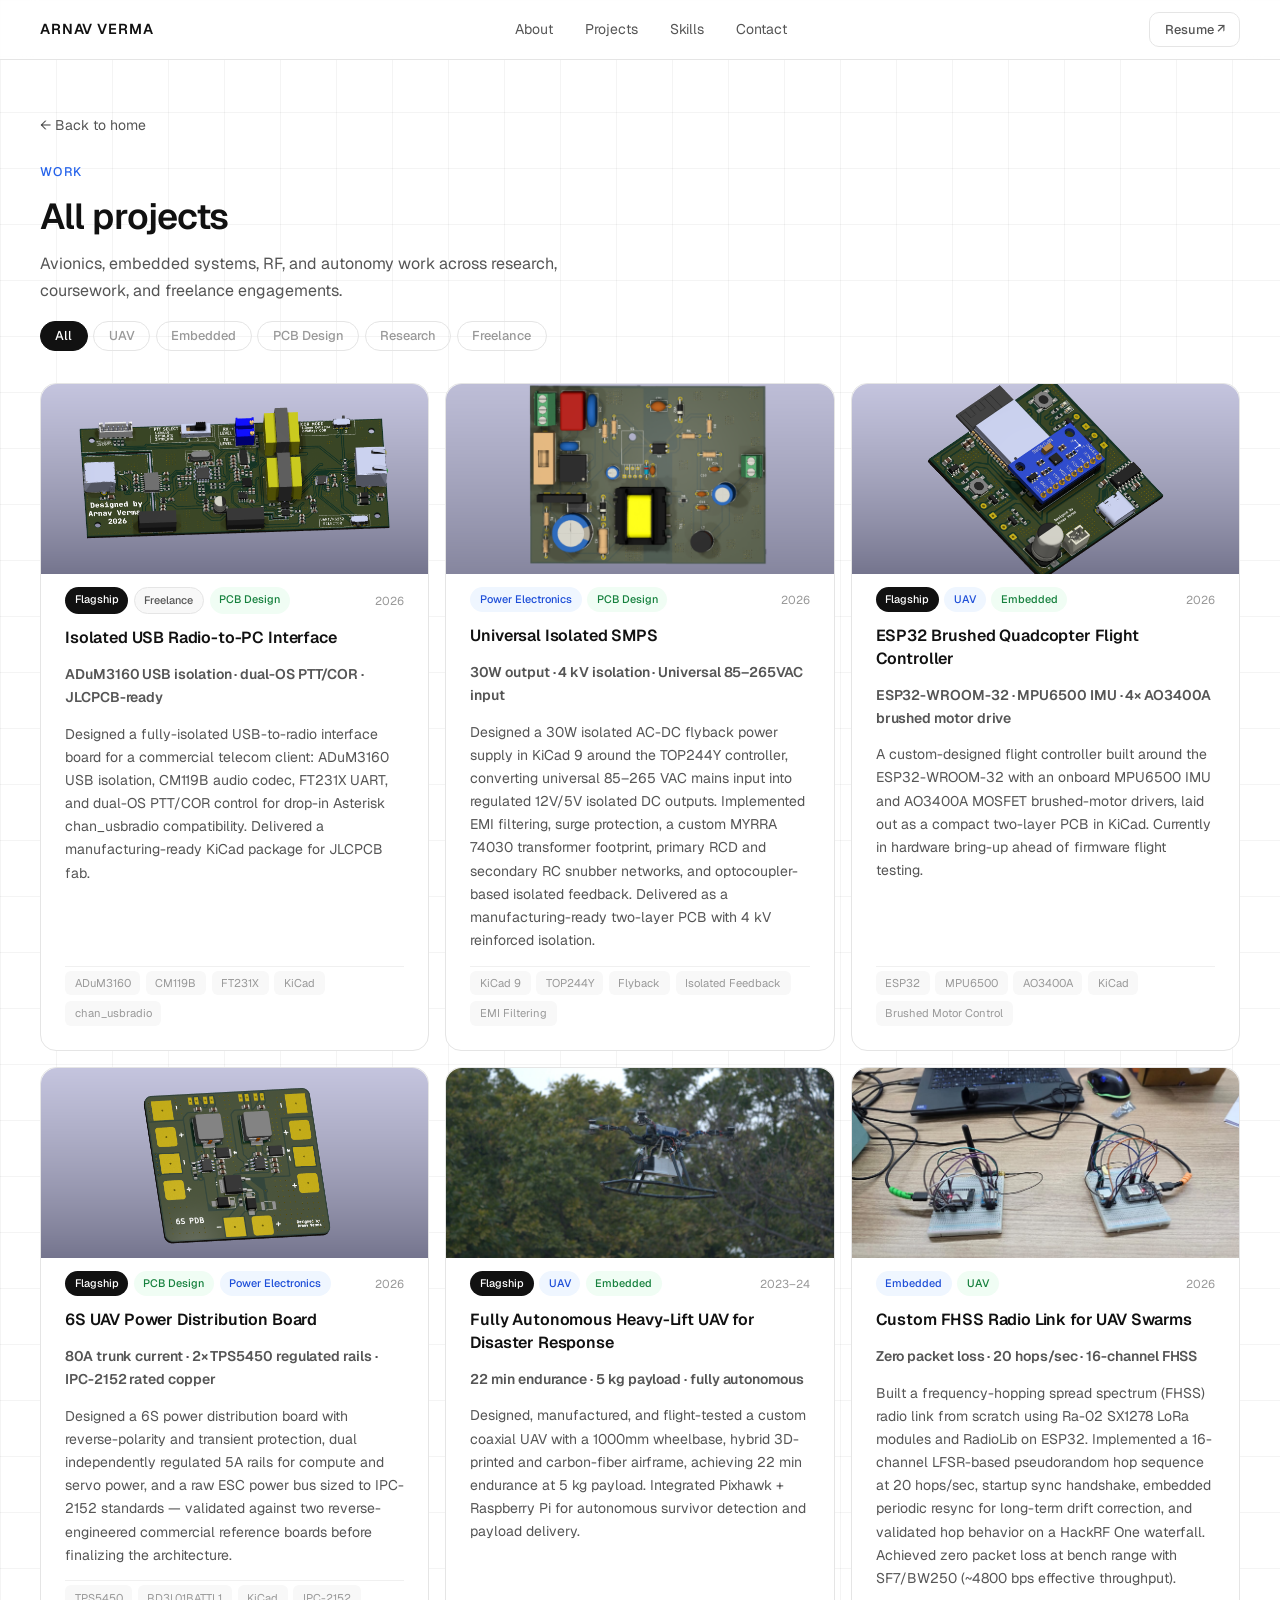
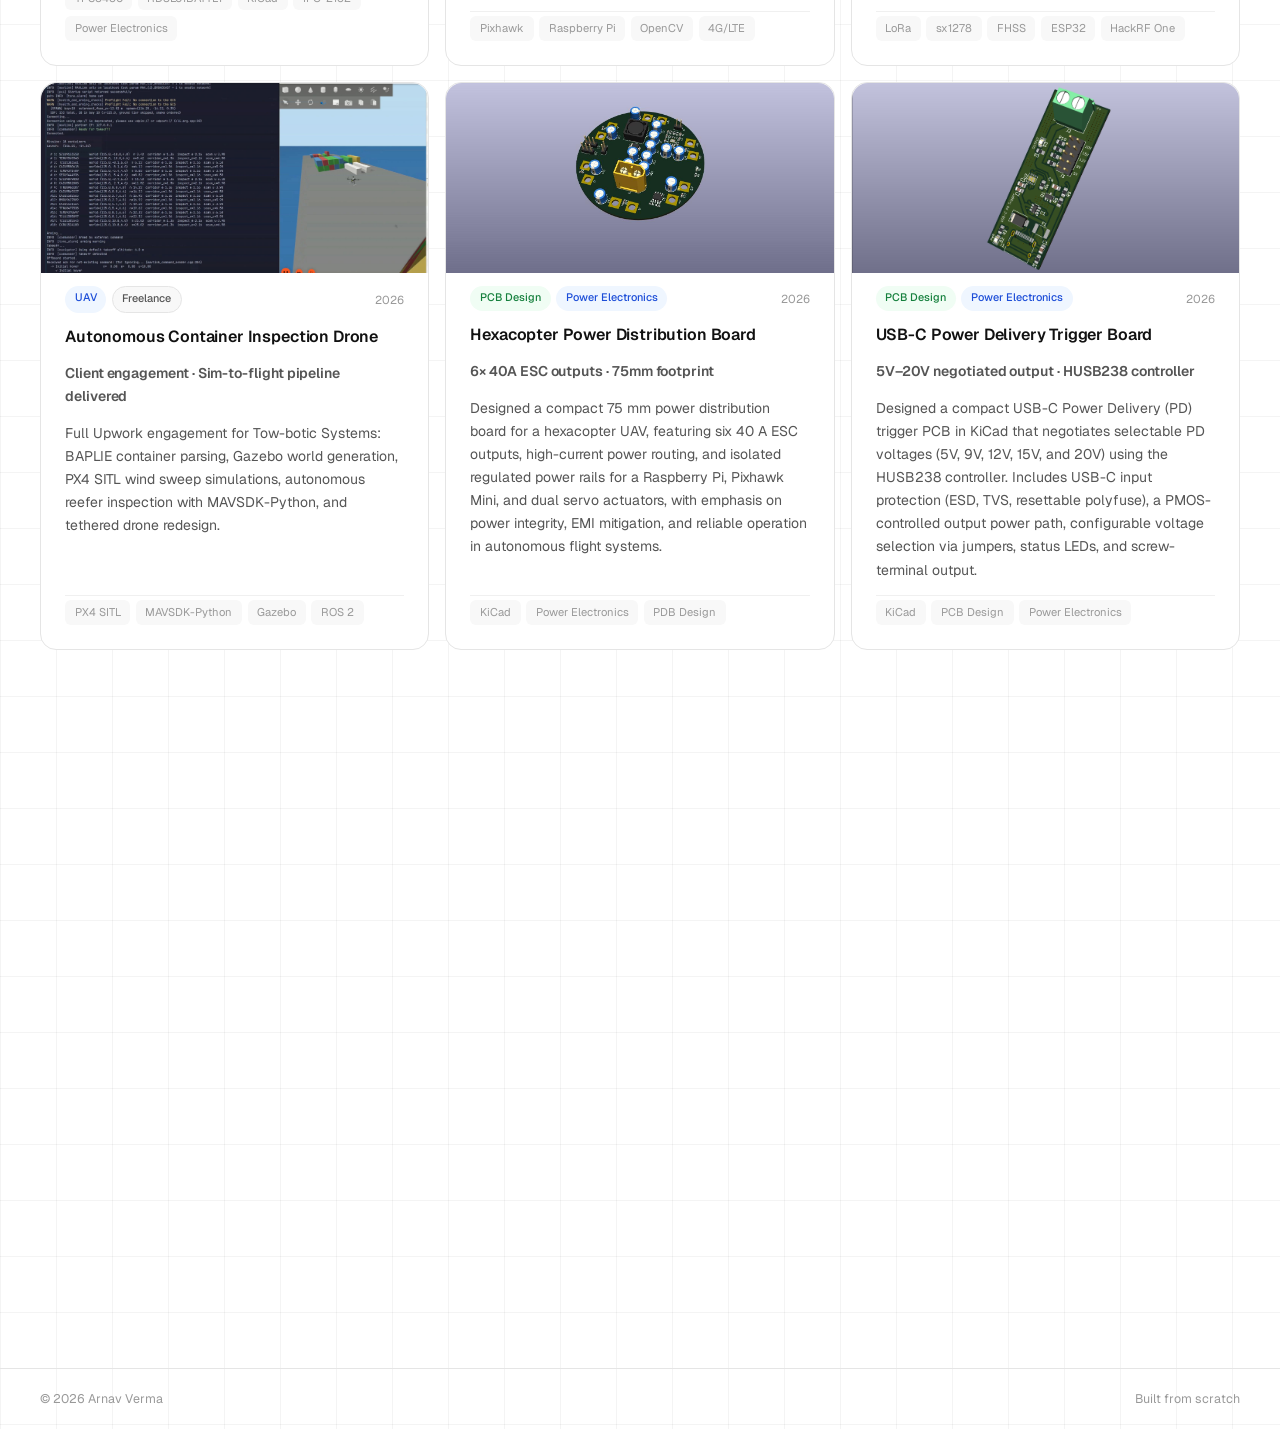
==== commit aa1dee07: "Add 6S UAV Power Distribution Board as a fourth flagship project Add the 6S UAV PDB (reverse-polarit" ====
--- a/projects.html
+++ b/projects.html
@@ -134,6 +134,27 @@
           </div>
         </a>
 
+        <!-- 6S UAV Power Distribution Board -->
+        <a class="project-card" href="projects/6s-uav-pdb.html" data-tags="pcb power-electronics">
+          <div class="card-thumb"><img src="assets/img/6s-uav-pdb/pcb-render.png" alt="6S UAV Power Distribution Board" loading="lazy" /></div>
+          <div class="card-meta">
+            <div class="card-badges">
+              <span class="badge badge-accent">Flagship</span>
+              <span class="badge badge-green">PCB Design</span>
+              <span class="badge badge-blue">Power Electronics</span>
+            </div>
+            <span class="card-year">2026</span>
+          </div>
+          <h3>6S UAV Power Distribution Board</h3>
+          <p class="card-result">80A trunk current · 2× TPS5450 regulated rails · IPC-2152 rated copper</p>
+          <p>
+            Designed a 6S power distribution board with reverse-polarity and transient protection, dual independently regulated 5A rails for compute and servo power, and a raw ESC power bus sized to IPC-2152 standards — validated against two reverse-engineered commercial reference boards before finalizing the architecture.
+          </p>
+          <div class="card-tech">
+            <span>TPS5450</span><span>RD3L01BATTL1</span><span>KiCad</span><span>IPC-2152</span><span>Power Electronics</span>
+          </div>
+        </a>
+
         <!-- Disaster Managemnet Drone -->
        <a class="project-card" href="projects/disaster-response-uav.html" data-tags="uav embedded">
           <div class="card-thumb"><img src="assets/img/disaster-response-uav/cover.jpg" alt="Fully Autonomous Heavy-Lift UAV for Disaster Response" loading="lazy" /></div>
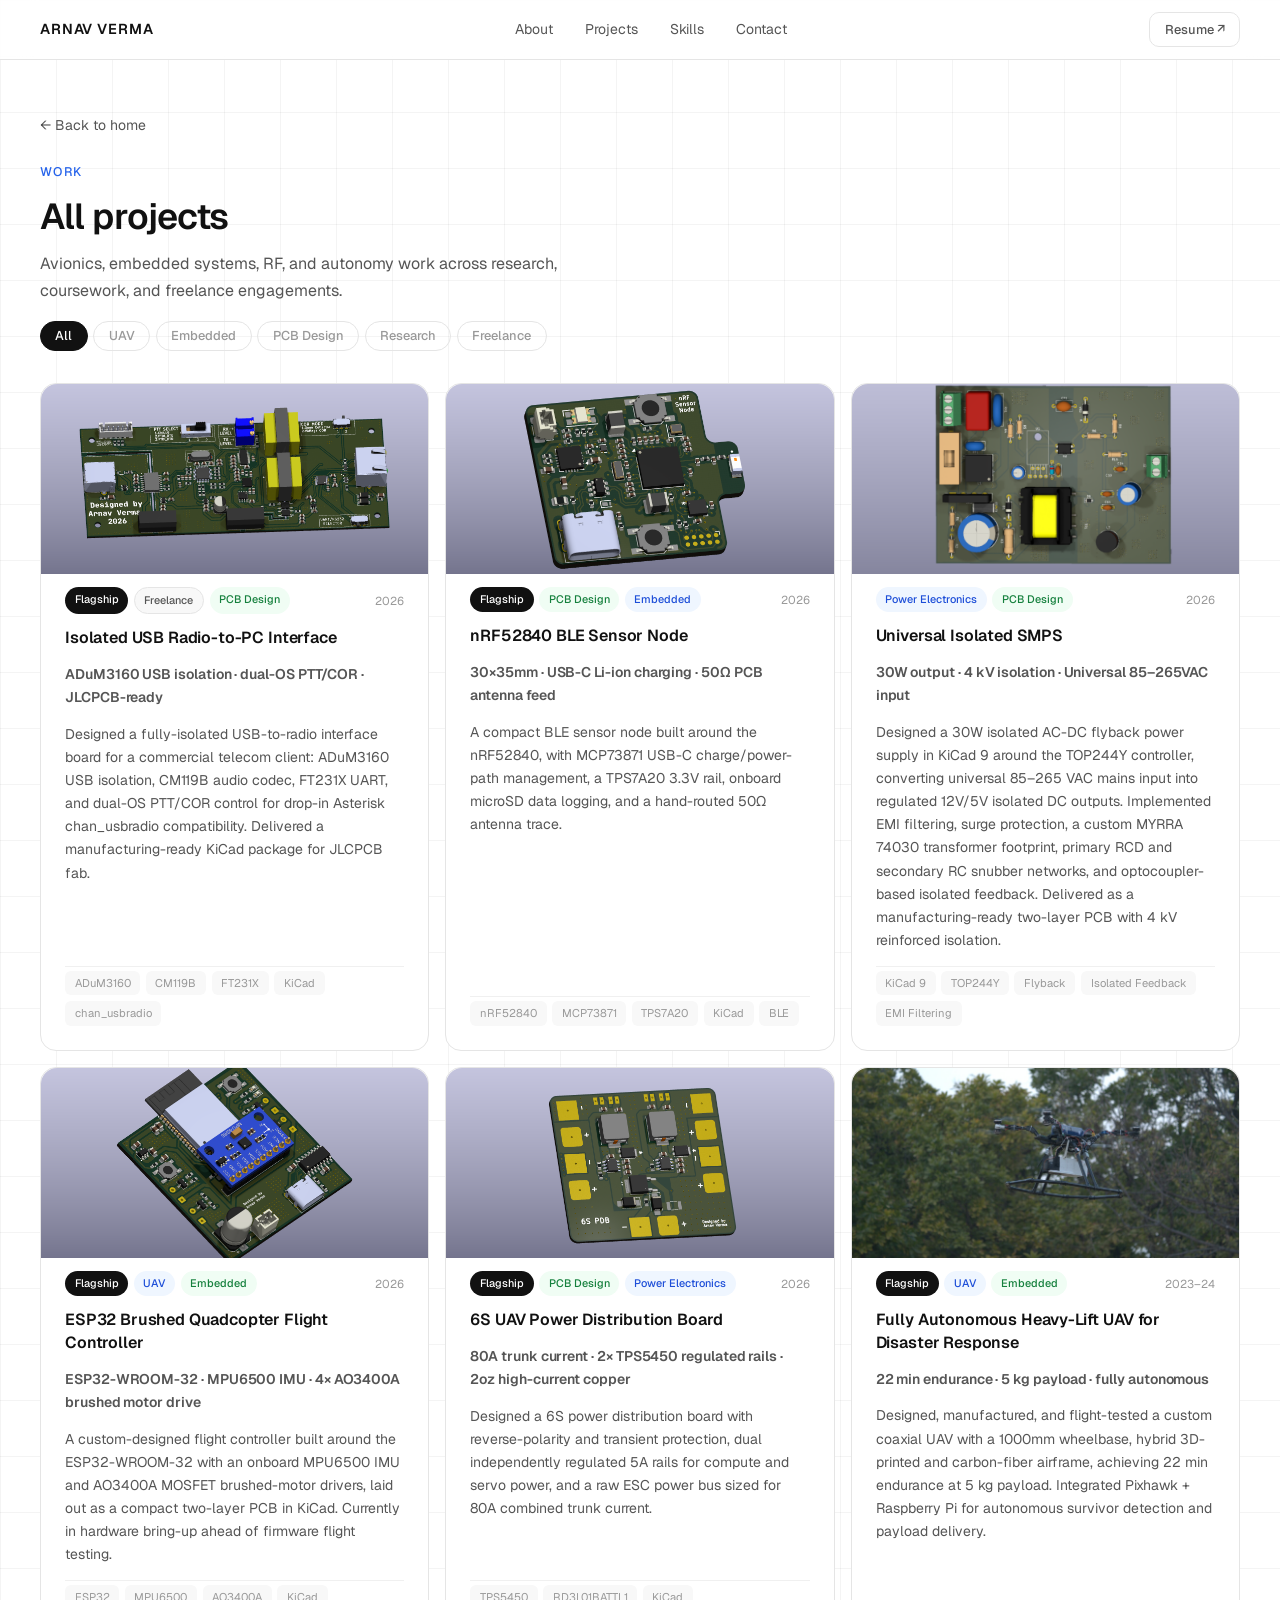
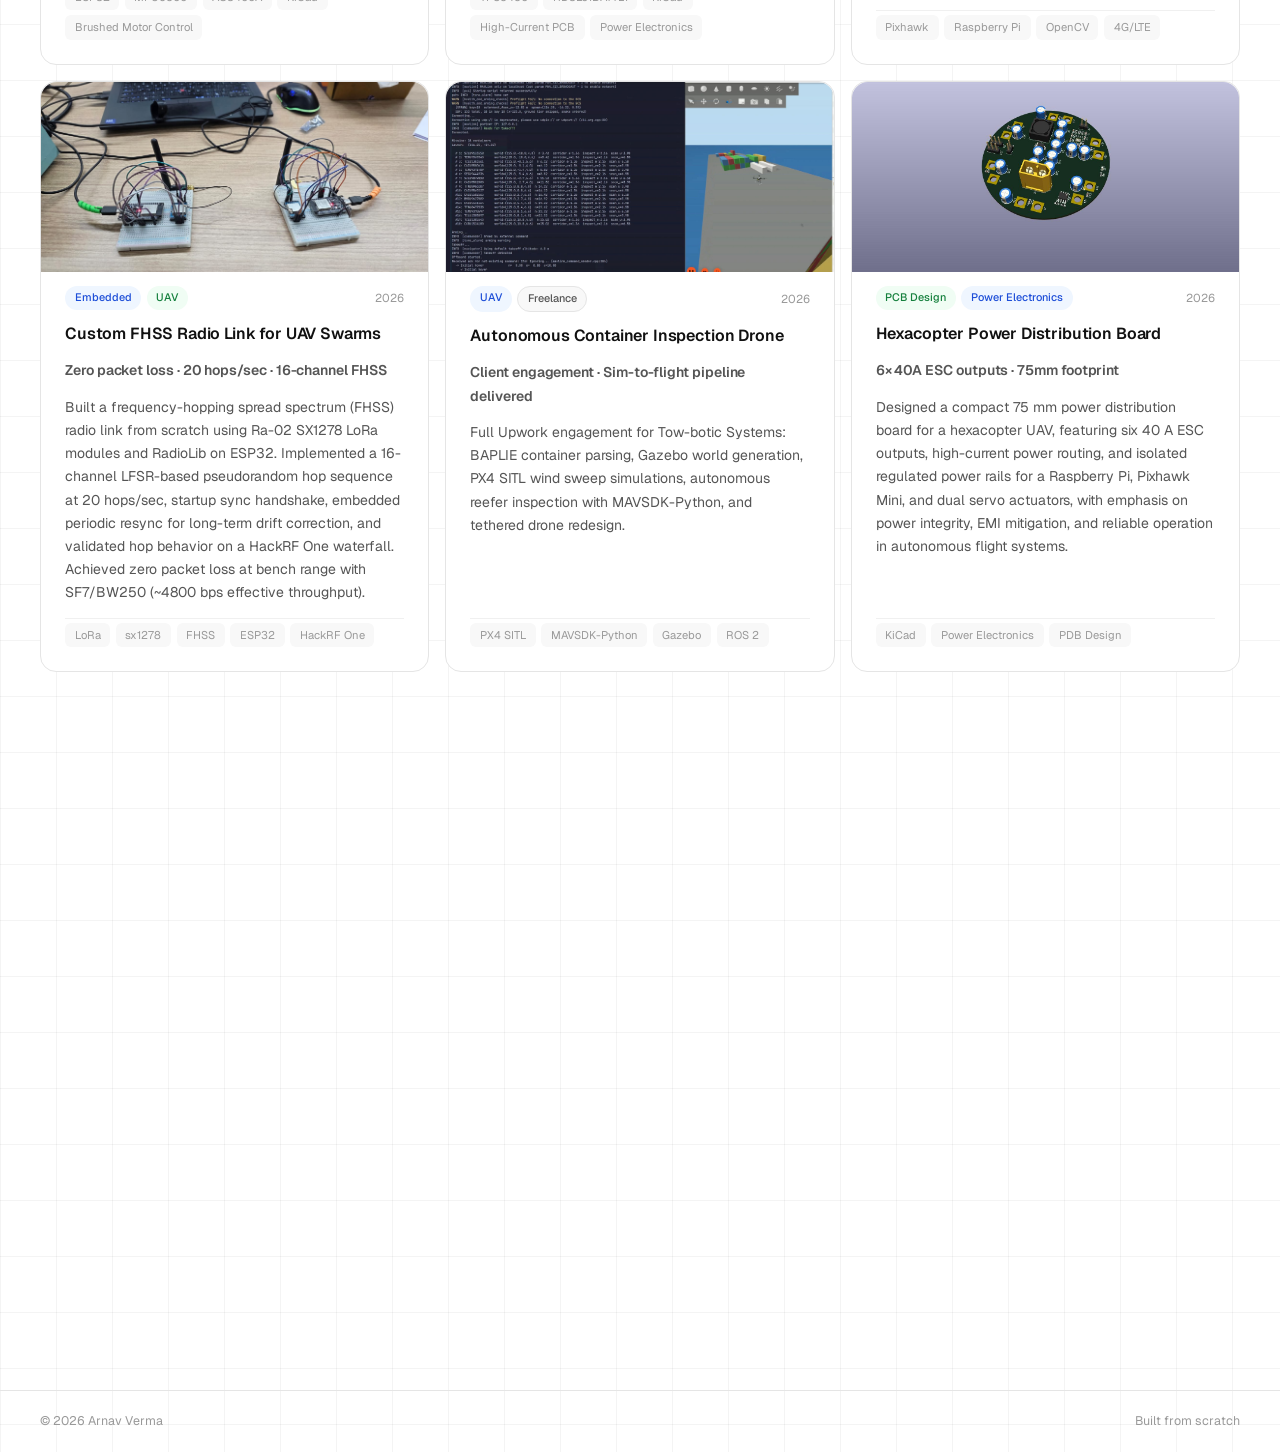
==== commit 4050da90: "Add nRF52840 BLE Sensor Node flagship project, prune home page - Add new flagship project page for t" ====
--- a/projects.html
+++ b/projects.html
@@ -89,6 +89,27 @@
           </div>
         </a>
 
+        <!-- nRF52840 BLE Sensor Node -->
+        <a class="project-card" href="projects/nrf-ble-sensor-node.html" data-tags="pcb embedded">
+          <div class="card-thumb"><img src="assets/img/nrf-ble-sensor-node/pcb-render.png" alt="nRF52840 BLE Sensor Node board" loading="lazy" /></div>
+          <div class="card-meta">
+            <div class="card-badges">
+              <span class="badge badge-accent">Flagship</span>
+              <span class="badge badge-green">PCB Design</span>
+              <span class="badge badge-blue">Embedded</span>
+            </div>
+            <span class="card-year">2026</span>
+          </div>
+          <h3>nRF52840 BLE Sensor Node</h3>
+          <p class="card-result">30×35mm · USB-C Li-ion charging · 50Ω PCB antenna feed</p>
+          <p>
+            A compact BLE sensor node built around the nRF52840, with MCP73871 USB-C charge/power-path management, a TPS7A20 3.3V rail, onboard microSD data logging, and a hand-routed 50Ω antenna trace.
+          </p>
+          <div class="card-tech">
+            <span>nRF52840</span><span>MCP73871</span><span>TPS7A20</span><span>KiCad</span><span>BLE</span>
+          </div>
+        </a>
+
         <!-- Universal Isolated SMPS -->
         <a class="project-card" href="projects/universal-smps.html" data-tags="power-electronics pcb">
           <div class="card-thumb"><img src="assets/img/universal-smps/pcb-top.png" alt="Universal Isolated SMPS" loading="lazy" /></div>
@@ -146,12 +167,12 @@
             <span class="card-year">2026</span>
           </div>
           <h3>6S UAV Power Distribution Board</h3>
-          <p class="card-result">80A trunk current · 2× TPS5450 regulated rails · IPC-2152 rated copper</p>
-          <p>
-            Designed a 6S power distribution board with reverse-polarity and transient protection, dual independently regulated 5A rails for compute and servo power, and a raw ESC power bus sized to IPC-2152 standards — validated against two reverse-engineered commercial reference boards before finalizing the architecture.
-          </p>
-          <div class="card-tech">
-            <span>TPS5450</span><span>RD3L01BATTL1</span><span>KiCad</span><span>IPC-2152</span><span>Power Electronics</span>
+          <p class="card-result">80A trunk current · 2× TPS5450 regulated rails · 2oz high-current copper</p>
+          <p>
+            Designed a 6S power distribution board with reverse-polarity and transient protection, dual independently regulated 5A rails for compute and servo power, and a raw ESC power bus sized for 80A combined trunk current.
+          </p>
+          <div class="card-tech">
+            <span>TPS5450</span><span>RD3L01BATTL1</span><span>KiCad</span><span>High-Current PCB</span><span>Power Electronics</span>
           </div>
         </a>
 
--- a/style.css
+++ b/style.css
@@ -133,10 +133,58 @@
   display: flex;
   flex-direction: column;
   justify-content: center;
-  align-items: flex-start;
   padding: 7rem clamp(1.25rem, 5vw, 2.5rem) 3rem;
   max-width: var(--container);
   margin: 0 auto;
+}
+
+.hero-grid {
+  display: grid;
+  grid-template-columns: 1.1fr 0.9fr;
+  gap: clamp(1.5rem, 4vw, 3rem);
+  align-items: center;
+  width: 100%;
+}
+.hero-left {
+  display: flex;
+  flex-direction: column;
+  align-items: flex-start;
+  min-width: 0;
+}
+
+/* Hero model — real interactive 3D board render */
+.hero-model {
+  display: flex;
+  flex-direction: column;
+  align-items: center;
+  opacity: 0;
+  animation: fadeUp 0.7s var(--ease) 0.3s forwards;
+}
+.hero-model model-viewer {
+  width: 100%;
+  height: clamp(260px, 30vw, 400px);
+  --poster-color: transparent;
+  background-color: transparent;
+}
+.hero-model-caption {
+  margin-top: 0.35rem;
+  font-size: 0.8rem;
+  color: var(--text-muted);
+  text-align: center;
+  line-height: 1.5;
+}
+.hero-model-caption strong {
+  display: block;
+  color: var(--text);
+  font-weight: 500;
+  font-size: 0.85rem;
+}
+.hero-model-hint {
+  margin-top: 0.15rem;
+  font-size: 0.7rem;
+  font-family: var(--font-mono);
+  color: var(--text-muted);
+  opacity: 0.75;
 }
 
 .hero-pill {
@@ -223,12 +271,10 @@
 
 /* Hero stats row */
 .hero-stats {
-  display: flex;
-  align-items: center;
-  gap: 0;
-  border: 1px solid var(--border);
-  border-radius: var(--radius-lg);
-  overflow: hidden;
+  display: grid;
+  grid-template-columns: repeat(2, 1fr);
+  border-top: 1px solid var(--border);
+  counter-reset: stat;
   opacity: 0;
   animation: fadeUp 0.6s var(--ease) 0.45s forwards;
 }
@@ -237,6 +283,26 @@
   flex-direction: column;
   gap: 0.15rem;
   padding: 0.9rem 1.5rem;
+}
+.hero-stats .stat {
+  counter-increment: stat;
+  padding: 1.1rem 1.75rem 1.1rem 0.25rem;
+  border-bottom: 1px solid var(--border);
+  gap: 0.3rem;
+}
+.hero-stats .stat:nth-child(odd) {
+  border-right: 1px solid var(--border);
+  padding-right: 1.75rem;
+}
+.hero-stats .stat:nth-child(even) {
+  padding-left: 1.75rem;
+}
+.hero-stats .stat::before {
+  content: counter(stat, decimal-leading-zero);
+  font-family: var(--font-mono);
+  font-size: 0.68rem;
+  color: var(--accent);
+  letter-spacing: 0.05em;
 }
 .stat-num {
   font-size: 1.1rem;
@@ -247,6 +313,10 @@
 .stat-label {
   font-size: 0.72rem;
   color: var(--text-muted);
+}
+.hero-stats .stat-label {
+  font-family: var(--font-mono);
+  line-height: 1.5;
 }
 .stat-divider {
   width: 1px;
@@ -274,19 +344,52 @@
   gap: clamp(2rem, 6vw, 5rem);
   align-items: start;
 }
+.about-intro {
+  position: relative;
+  padding-left: 1.25rem;
+}
+.about-intro::before {
+  content: "";
+  position: absolute;
+  left: 0;
+  top: 0.3rem;
+  bottom: 0.3rem;
+  width: 2px;
+  background: var(--accent);
+}
 .about-body p {
   color: var(--text-secondary);
   margin-bottom: 1rem;
   font-size: 1.02rem;
 }
-.about-body strong { color: var(--text); font-weight: 500; }
-.about-tags {
+.about-body strong { color: var(--accent); font-weight: 500; }
+.about-stack {
+  display: flex;
+  flex-direction: column;
+  gap: 1rem;
+  margin-top: 1.75rem;
+  padding-top: 1.5rem;
+  border-top: 1px solid var(--border);
+}
+.stack-group {
+  display: grid;
+  grid-template-columns: 140px 1fr;
+  gap: 1rem;
+  align-items: baseline;
+}
+.stack-label {
+  font-family: var(--font-mono);
+  font-size: 0.7rem;
+  letter-spacing: 0.05em;
+  text-transform: uppercase;
+  color: var(--text-muted);
+}
+.stack-tags {
   display: flex;
   flex-wrap: wrap;
   gap: 0.5rem;
-  margin-top: 1.5rem;
-}
-.about-tags span {
+}
+.stack-tags span {
   font-size: 0.78rem;
   font-weight: 500;
   color: var(--text-secondary);
@@ -294,6 +397,11 @@
   border: 1px solid var(--border);
   padding: 0.3rem 0.75rem;
   border-radius: var(--radius-pill);
+  transition: border-color 0.15s, color 0.15s;
+}
+.stack-tags span:hover {
+  border-color: var(--accent);
+  color: var(--text);
 }
 
 /* ── PAGE HEADER (used by projects.html) ──────────────────────── */
@@ -349,7 +457,7 @@
 /* ── PROJECT CARDS ─────────────────────────────────────────── */
 .projects-grid {
   display: grid;
-  grid-template-columns: repeat(auto-fill, minmax(310px, 1fr));
+  grid-template-columns: repeat(auto-fill, minmax(min(310px, 100%), 1fr));
   gap: 1rem;
 }
 .project-card {
@@ -412,7 +520,7 @@
 /* ── Featured / flagship cards ─────────────────────────────────── */
 .featured-row {
   display: grid;
-  grid-template-columns: repeat(auto-fit, minmax(400px, 1fr));
+  grid-template-columns: repeat(auto-fit, minmax(min(400px, 100%), 1fr));
   gap: 1rem;
   margin-bottom: 1rem;
 }
@@ -509,7 +617,7 @@
 /* ── SKILLS ────────────────────────────────────────────────── */
 .skills-grid {
   display: grid;
-  grid-template-columns: repeat(auto-fill, minmax(220px, 1fr));
+  grid-template-columns: repeat(3, 1fr);
   gap: 2.5rem;
 }
 .skill-group h4 {
@@ -602,11 +710,21 @@
 }
 
 /* ── RESPONSIVE ────────────────────────────────────────────── */
+@media (max-width: 900px) {
+  .hero-grid { grid-template-columns: 1fr; }
+  .hero-left { align-items: center; text-align: center; }
+  .hero-heading, .hero-sub { max-width: 640px; }
+  .hero-model { order: -1; margin-bottom: 0.5rem; }
+  .hero-model model-viewer { height: min(70vw, 340px); }
+  .skills-grid { grid-template-columns: repeat(2, 1fr); }
+}
 @media (max-width: 768px) {
   .about-grid { grid-template-columns: 1fr; }
   .contact-wrap { grid-template-columns: 1fr; }
   .work-header { flex-direction: column; align-items: flex-start; }
-  .hero-stats { flex-wrap: wrap; }
+  .hero-stats { grid-template-columns: 1fr; }
+  .hero-stats .stat:nth-child(odd) { border-right: none; padding-right: 0.25rem; }
+  .hero-stats .stat:nth-child(even) { padding-left: 0.25rem; }
   .nav-toggle { display: flex; }
   .nav-links {
     display: flex;
@@ -637,6 +755,15 @@
   }
   .stat-divider { display: none; }
   .stat { border: 1px solid var(--border); border-radius: var(--radius-md); }
+  .hero-stats .stat {
+    border: none;
+    border-bottom: 1px solid var(--border);
+    border-radius: 0;
+    padding: 1rem 0.25rem;
+  }
+  .hero-stats .stat:last-child { border-bottom: none; }
+  .stack-group { grid-template-columns: 1fr; gap: 0.4rem; }
+  .skills-grid { grid-template-columns: 1fr; }
 }
 @media (max-width: 480px) {
   .projects-grid { grid-template-columns: 1fr; }
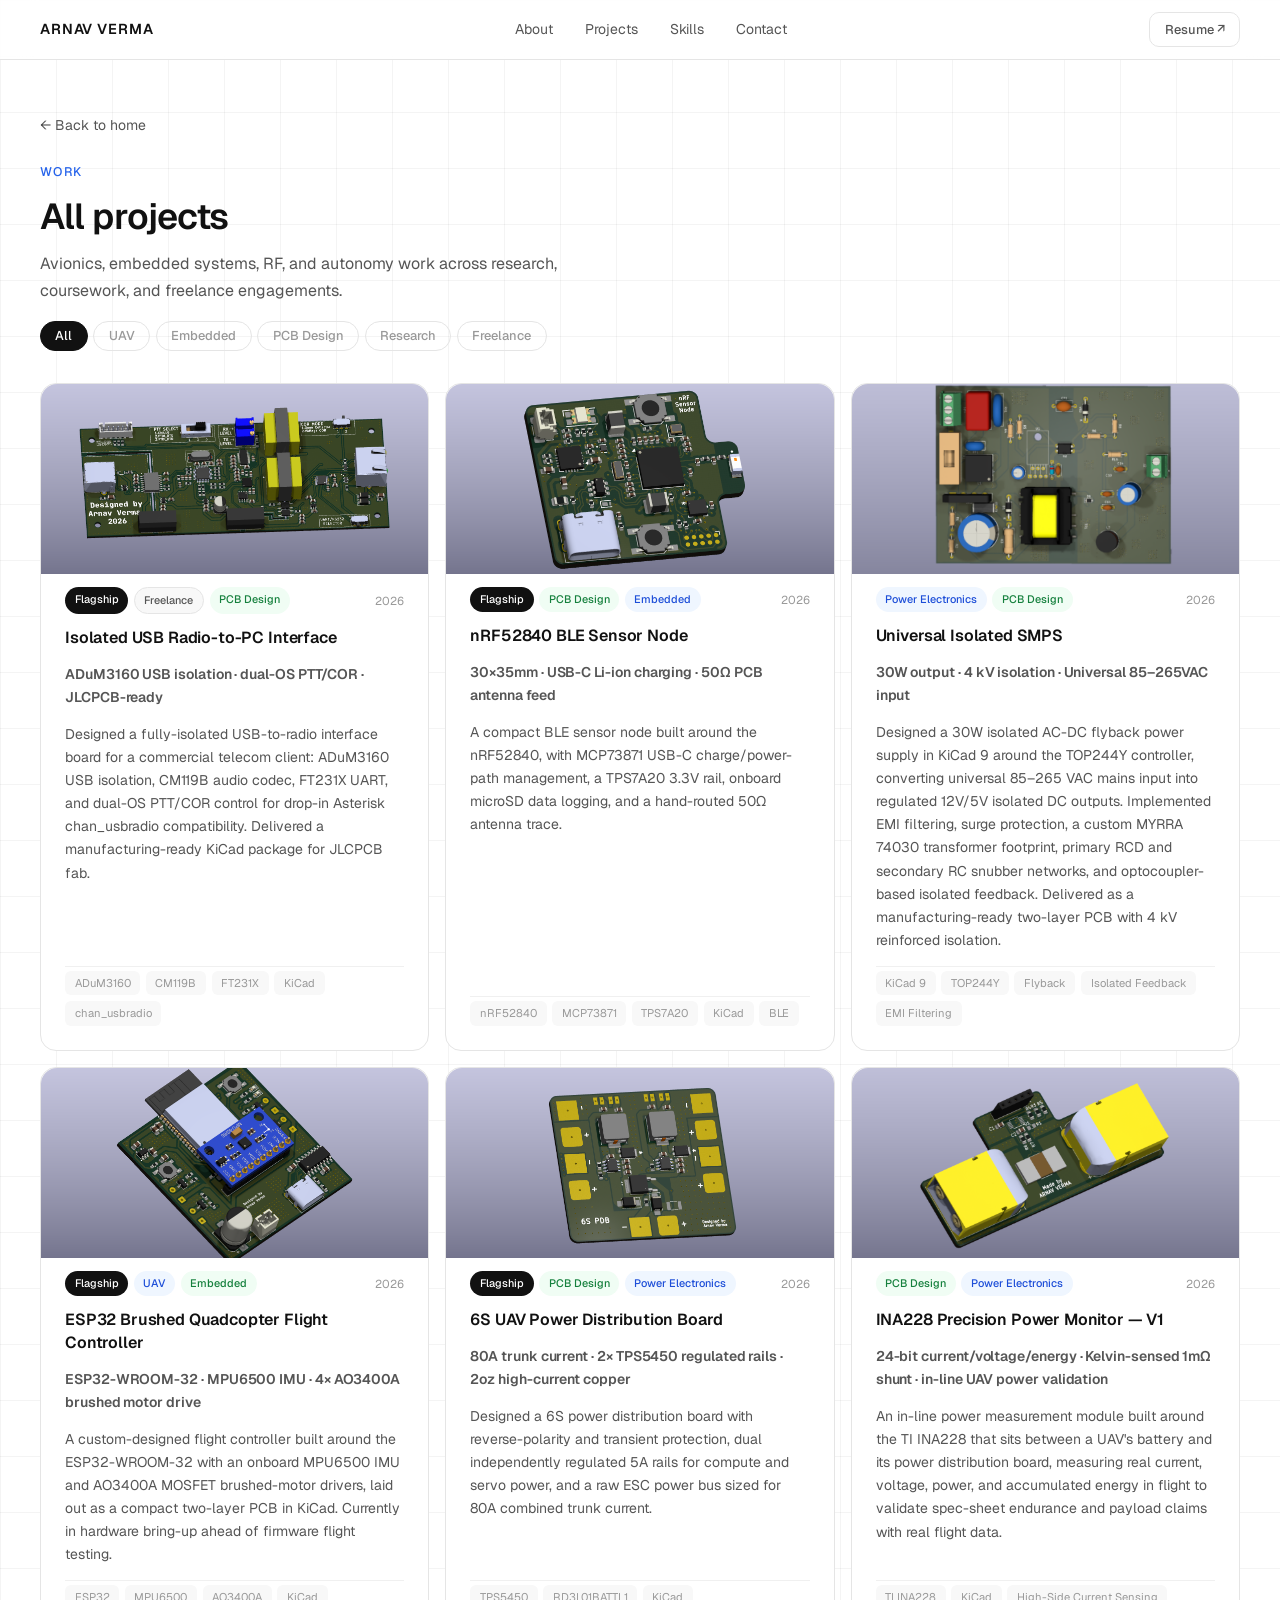
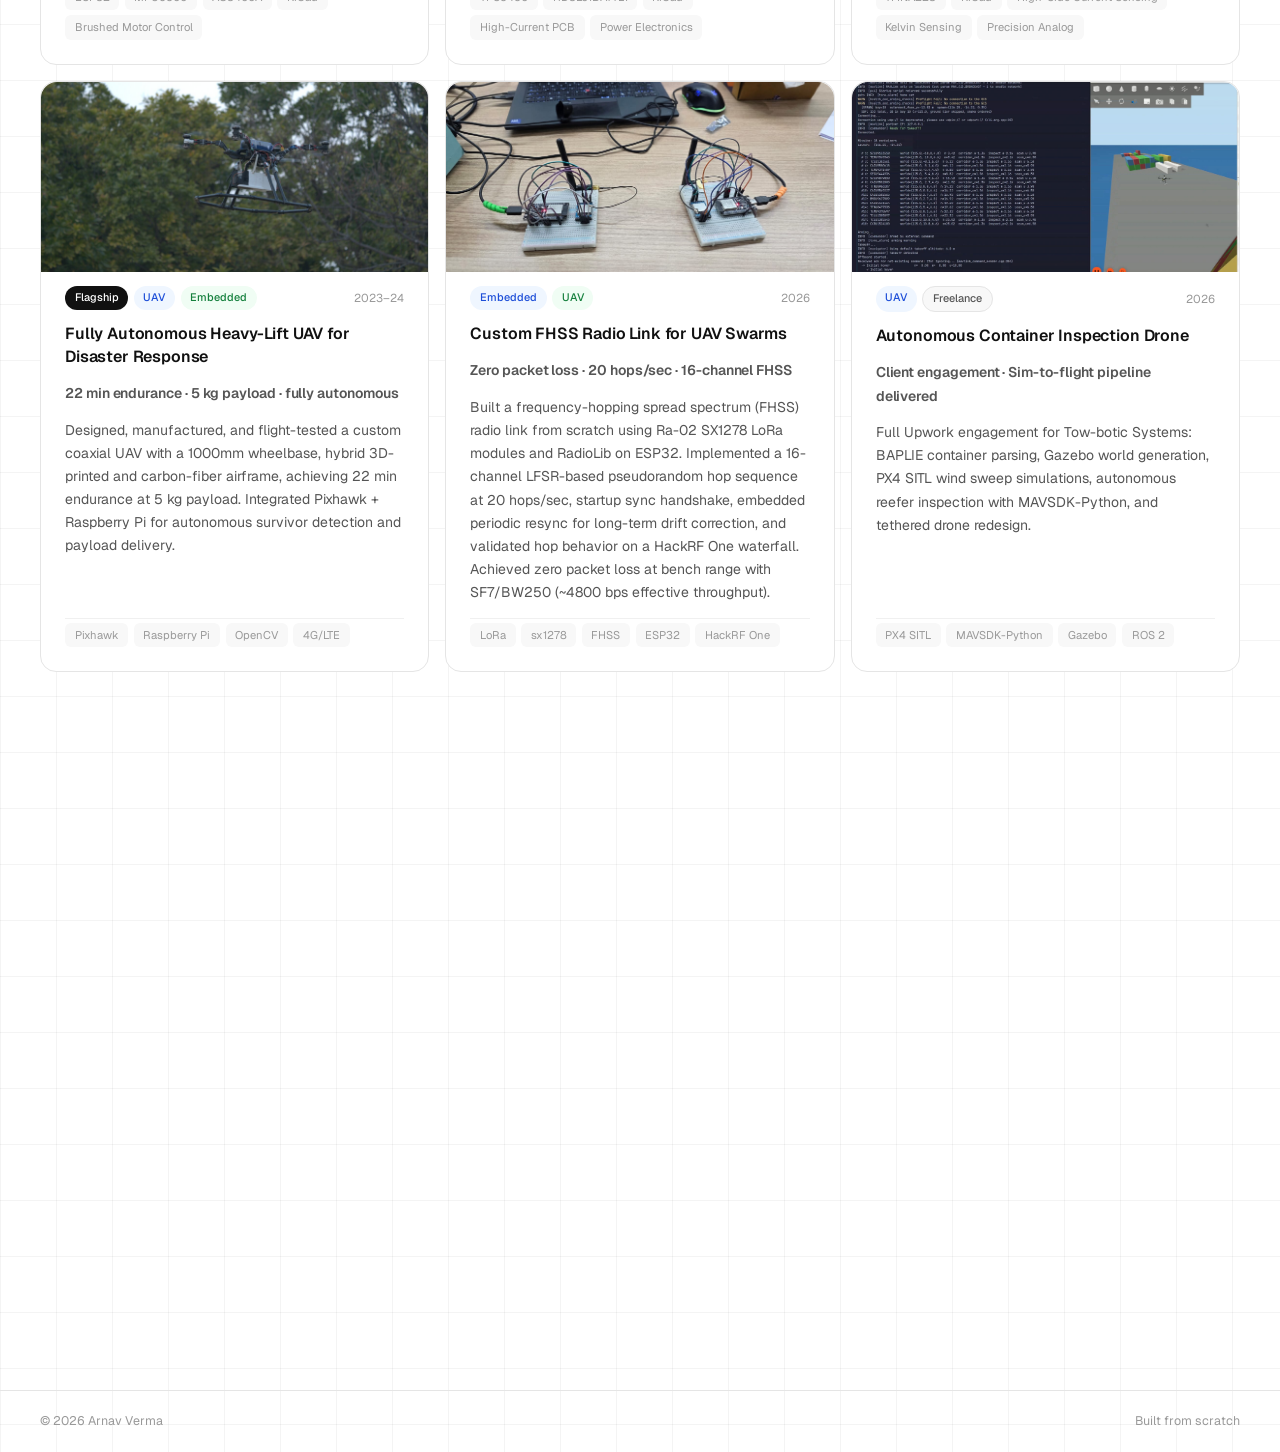
==== commit 8a9fb182: "Add INA228 Precision Power Monitor project In-line UAV power measurement module built around the TI " ====
--- a/projects.html
+++ b/projects.html
@@ -176,6 +176,26 @@
           </div>
         </a>
 
+        <!-- INA228 Precision Power Monitor -->
+        <a class="project-card" href="projects/ina228-power-monitor.html" data-tags="pcb power-electronics">
+          <div class="card-thumb"><img src="assets/img/ina228-power-monitor/pcb-render.png" alt="INA228 Precision Power Monitor board" loading="lazy" /></div>
+          <div class="card-meta">
+            <div class="card-badges">
+              <span class="badge badge-green">PCB Design</span>
+              <span class="badge badge-blue">Power Electronics</span>
+            </div>
+            <span class="card-year">2026</span>
+          </div>
+          <h3>INA228 Precision Power Monitor — V1</h3>
+          <p class="card-result">24-bit current/voltage/energy · Kelvin-sensed 1mΩ shunt · in-line UAV power validation</p>
+          <p>
+            An in-line power measurement module built around the TI INA228 that sits between a UAV's battery and its power distribution board, measuring real current, voltage, power, and accumulated energy in flight to validate spec-sheet endurance and payload claims with real flight data.
+          </p>
+          <div class="card-tech">
+            <span>TI INA228</span><span>KiCad</span><span>High-Side Current Sensing</span><span>Kelvin Sensing</span><span>Precision Analog</span>
+          </div>
+        </a>
+
         <!-- Disaster Managemnet Drone -->
        <a class="project-card" href="projects/disaster-response-uav.html" data-tags="uav embedded">
           <div class="card-thumb"><img src="assets/img/disaster-response-uav/cover.jpg" alt="Fully Autonomous Heavy-Lift UAV for Disaster Response" loading="lazy" /></div>
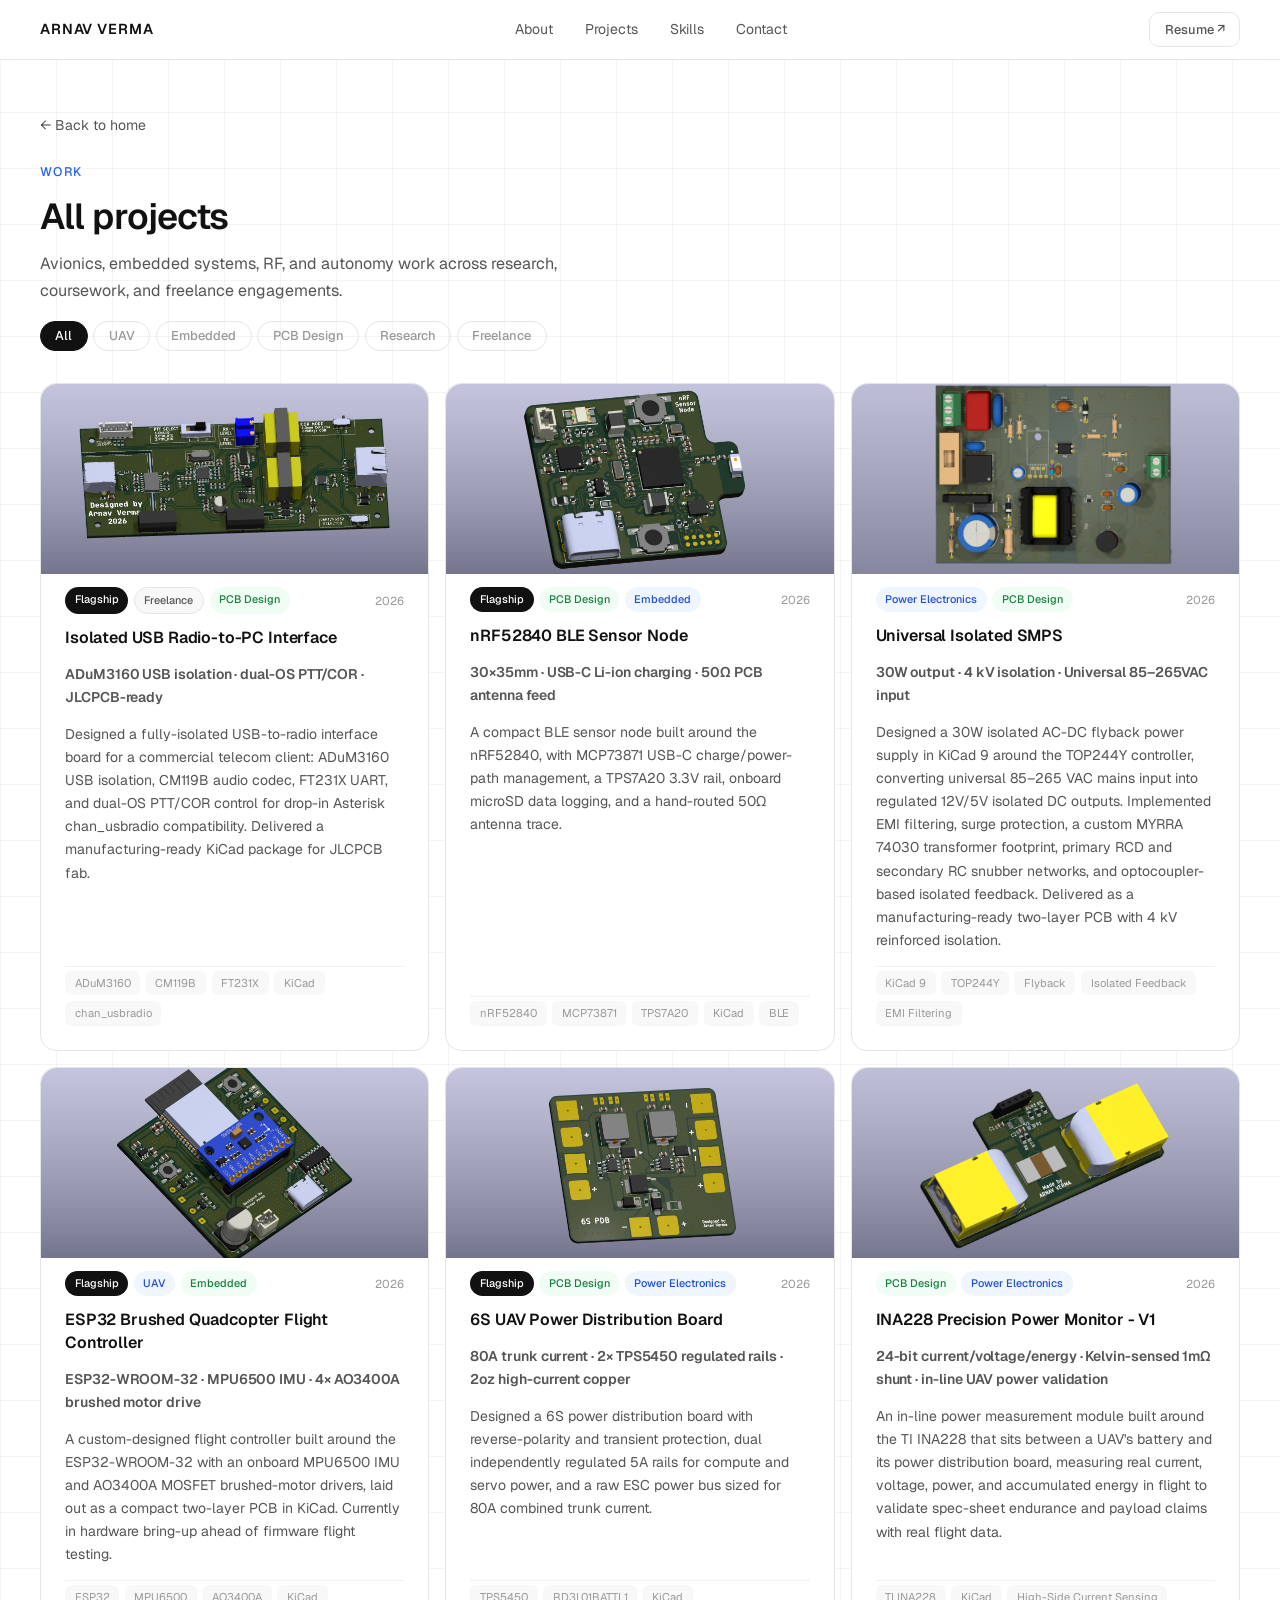
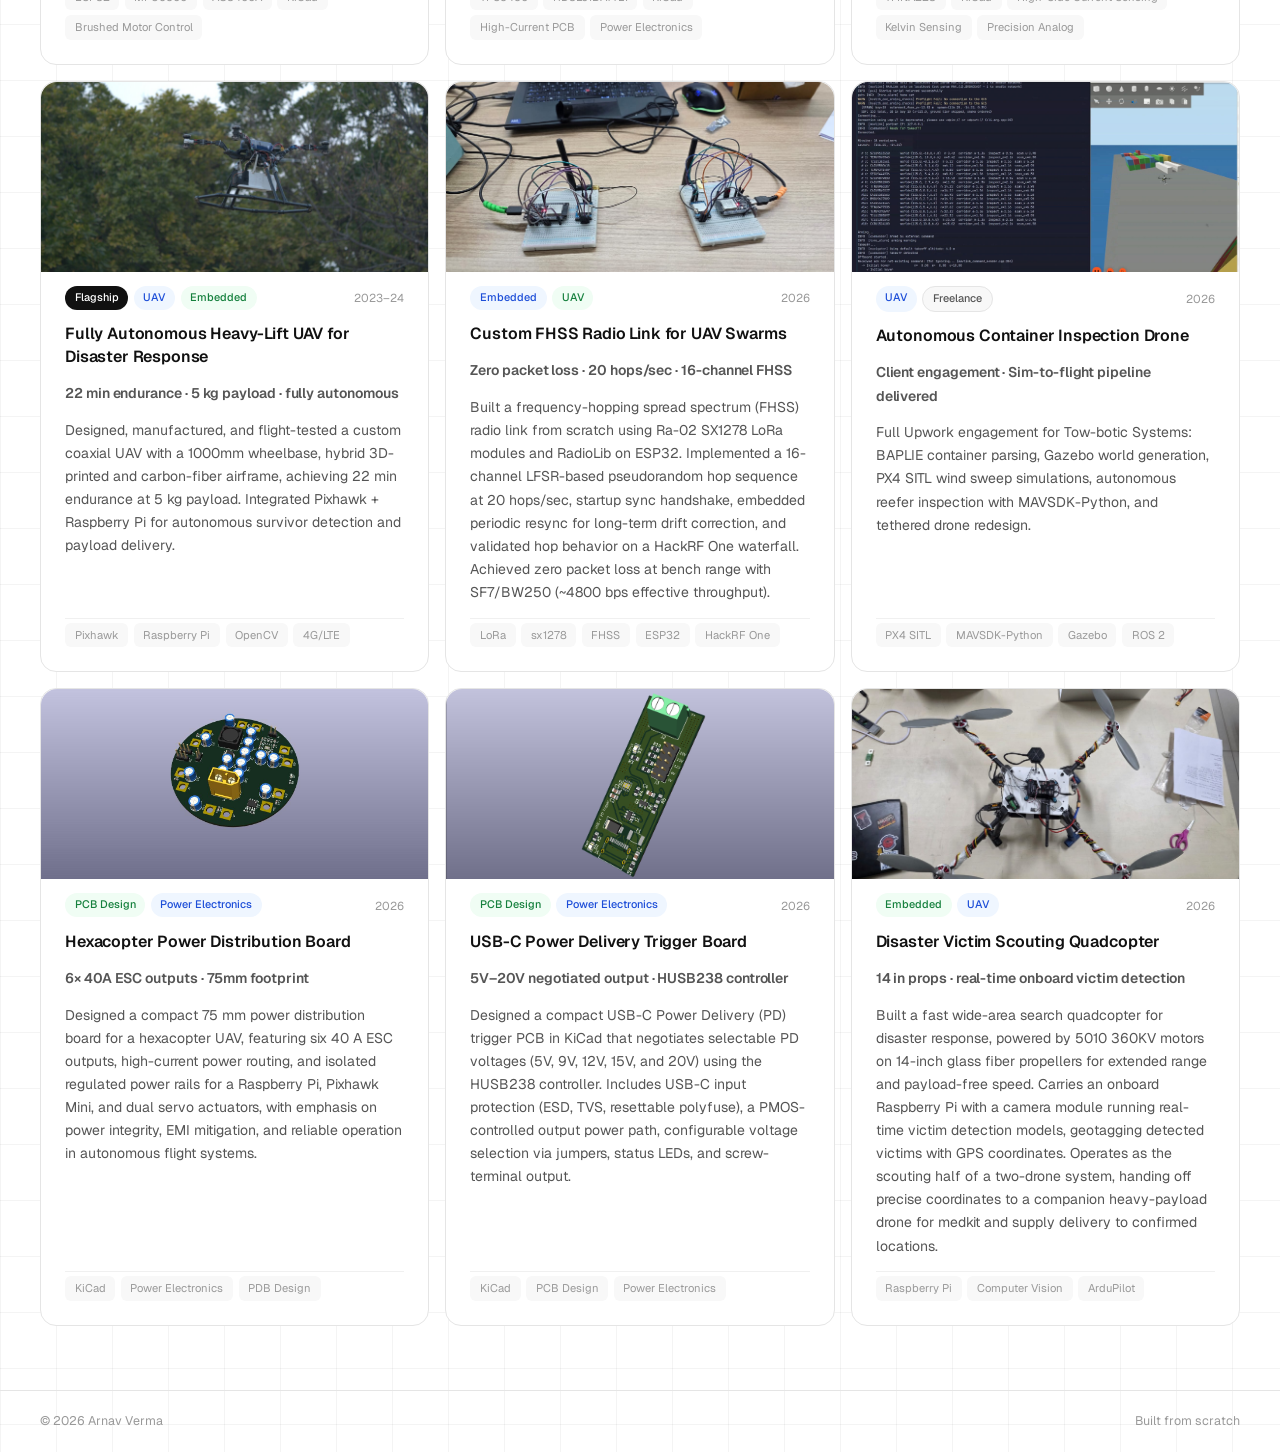
==== commit 6c1e12dc: "Remove em dashes site-wide, drop Interface section from INA228 page Replace all em dashes with hyphe" ====
--- a/projects.html
+++ b/projects.html
@@ -3,18 +3,18 @@
 <head>
   <meta charset="UTF-8" />
   <meta name="viewport" content="width=device-width, initial-scale=1.0" />
-  <title>All Projects — Arnav Verma</title>
-  <meta name="description" content="All projects by Arnav Verma — avionics, embedded systems, and autonomous UAV engineering." />
+  <title>All Projects - Arnav Verma</title>
+  <meta name="description" content="All projects by Arnav Verma - avionics, embedded systems, and autonomous UAV engineering." />
   <link rel="icon" type="image/svg+xml" href="assets/favicon.svg" />
 
   <meta property="og:type" content="website" />
   <meta property="og:url" content="https://arnavv456.github.io/portfolio/projects.html" />
-  <meta property="og:title" content="All Projects — Arnav Verma" />
-  <meta property="og:description" content="All projects by Arnav Verma — avionics, embedded systems, and autonomous UAV engineering." />
+  <meta property="og:title" content="All Projects - Arnav Verma" />
+  <meta property="og:description" content="All projects by Arnav Verma - avionics, embedded systems, and autonomous UAV engineering." />
   <meta property="og:image" content="https://arnavv456.github.io/portfolio/assets/img/disaster-response-uav/cover.jpg" />
   <meta name="twitter:card" content="summary_large_image" />
-  <meta name="twitter:title" content="All Projects — Arnav Verma" />
-  <meta name="twitter:description" content="All projects by Arnav Verma — avionics, embedded systems, and autonomous UAV engineering." />
+  <meta name="twitter:title" content="All Projects - Arnav Verma" />
+  <meta name="twitter:description" content="All projects by Arnav Verma - avionics, embedded systems, and autonomous UAV engineering." />
   <meta name="twitter:image" content="https://arnavv456.github.io/portfolio/assets/img/disaster-response-uav/cover.jpg" />
 
   <link rel="stylesheet" href="style.css" />
@@ -186,7 +186,7 @@
             </div>
             <span class="card-year">2026</span>
           </div>
-          <h3>INA228 Precision Power Monitor — V1</h3>
+          <h3>INA228 Precision Power Monitor - V1</h3>
           <p class="card-result">24-bit current/voltage/energy · Kelvin-sensed 1mΩ shunt · in-line UAV power validation</p>
           <p>
             An in-line power measurement module built around the TI INA228 that sits between a UAV's battery and its power distribution board, measuring real current, voltage, power, and accumulated energy in flight to validate spec-sheet endurance and payload claims with real flight data.
--- a/style.css
+++ b/style.css
@@ -1,5 +1,5 @@
 /* ================================================================
-   PORTFOLIO — Arnav Vashistha
+   PORTFOLIO - Arnav Vashistha
    Edit :root tokens to restyle the whole site.
 ================================================================ */
 
@@ -152,7 +152,7 @@
   min-width: 0;
 }
 
-/* Hero model — real interactive 3D board render */
+/* Hero model - real interactive 3D board render */
 .hero-model {
   display: flex;
   flex-direction: column;
@@ -494,7 +494,7 @@
 }
 .project-card:hover .card-thumb img { transform: scale(1.06); }
 
-/* Hover affordance — quiet "view project" cue, no markup needed */
+/* Hover affordance - quiet "view project" cue, no markup needed */
 .card-thumb::after {
   content: '↗';
   position: absolute;
